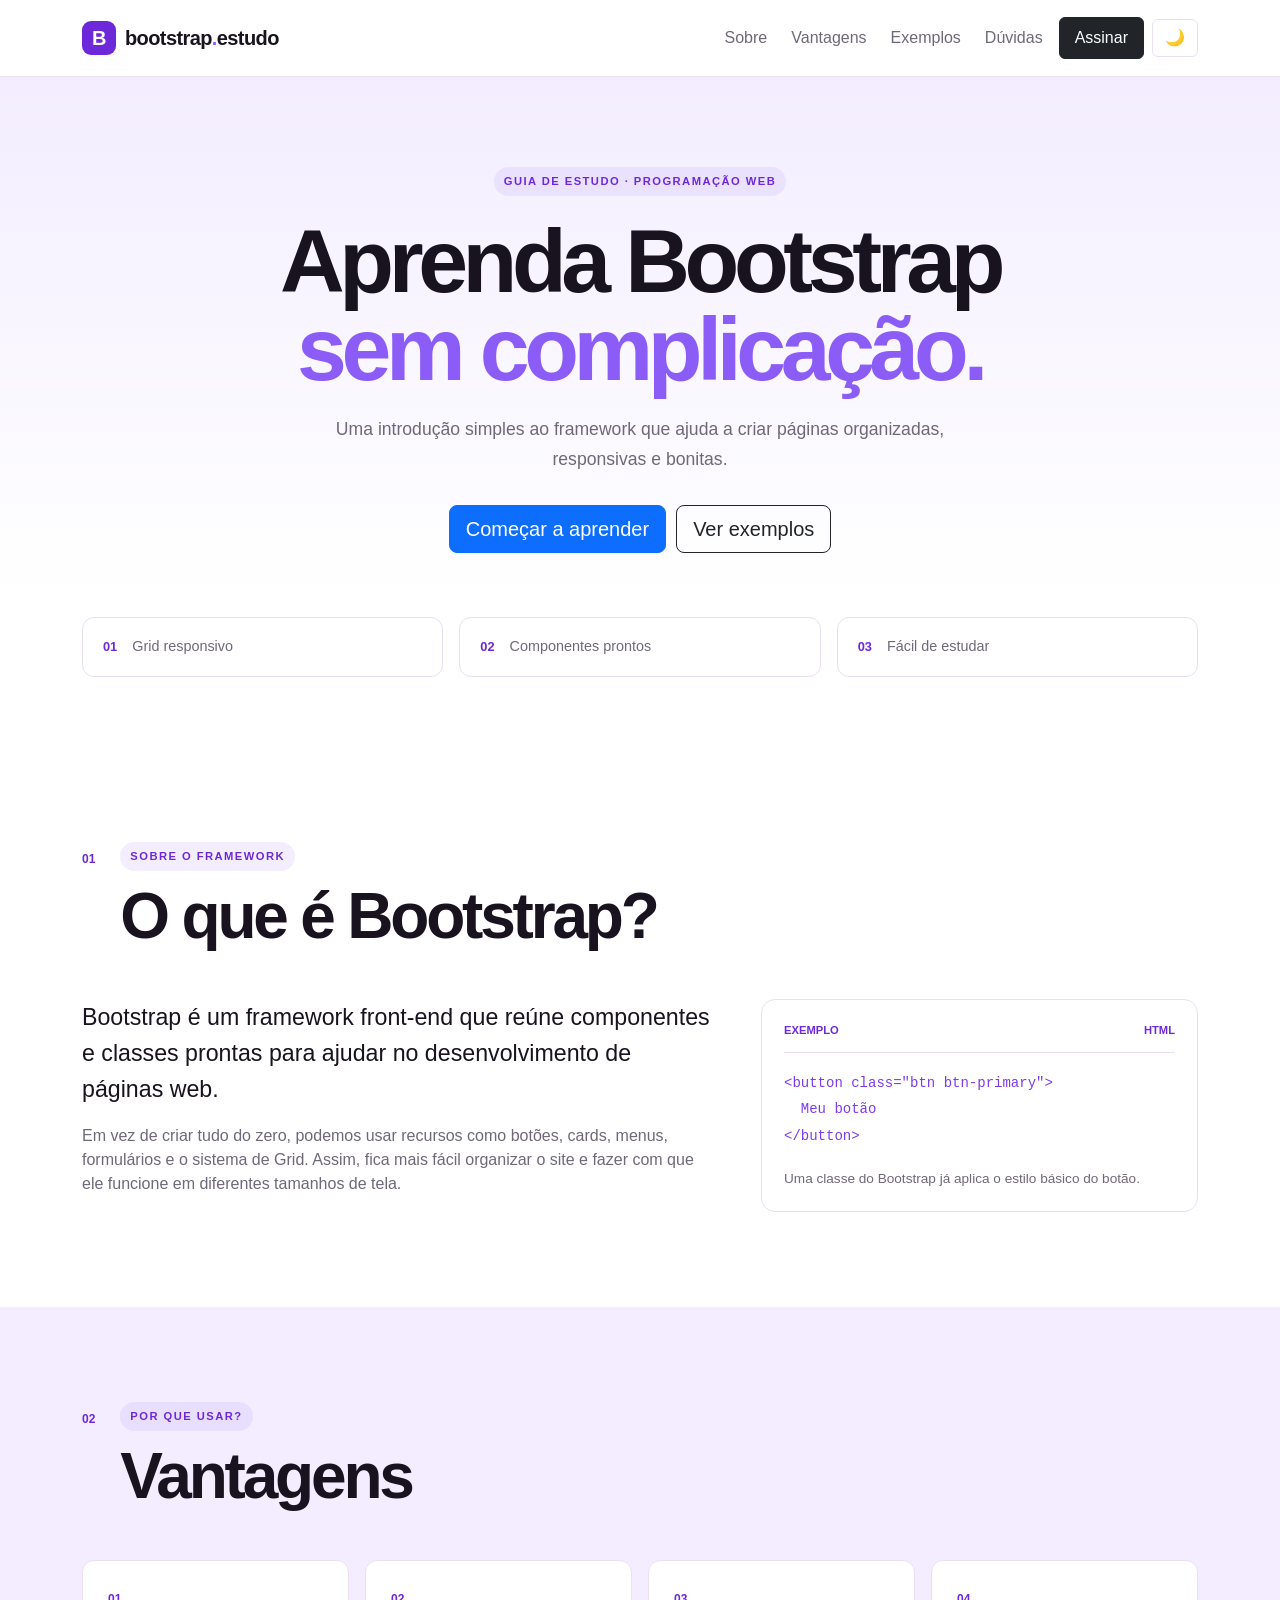
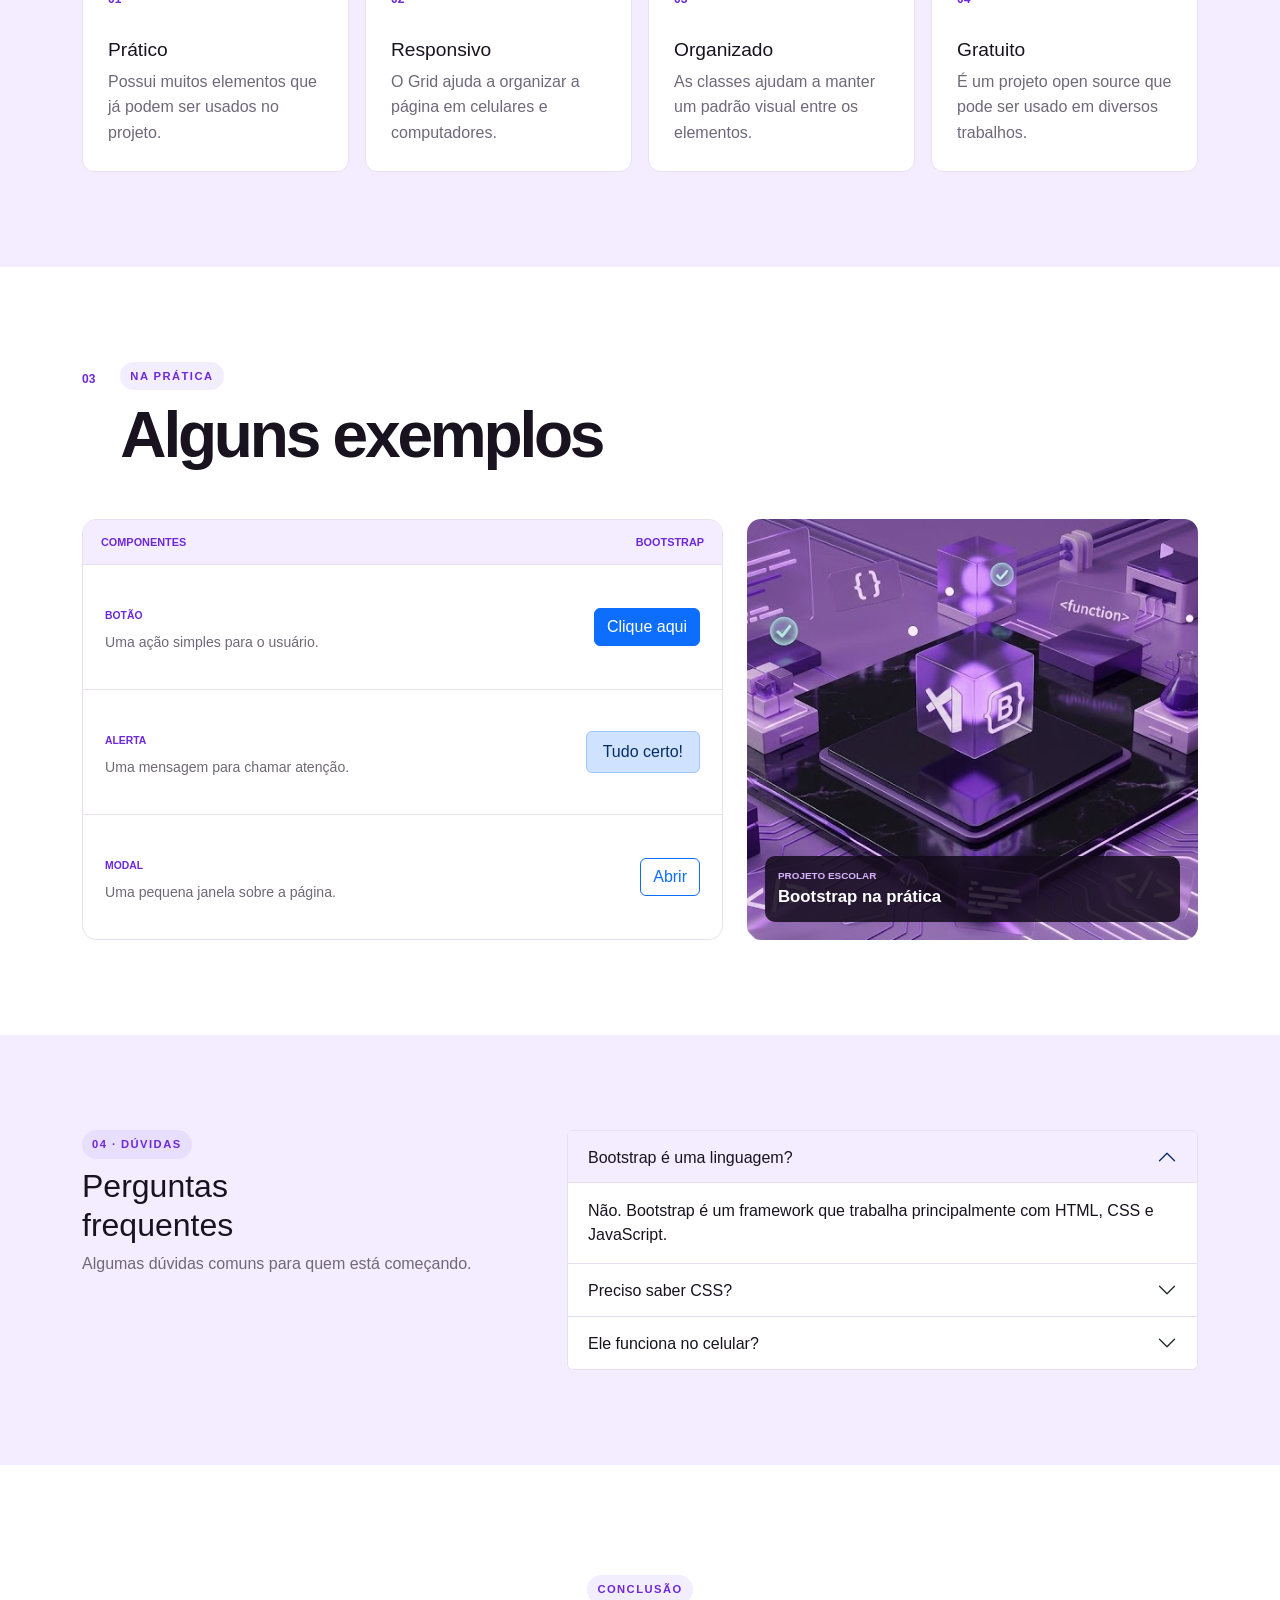
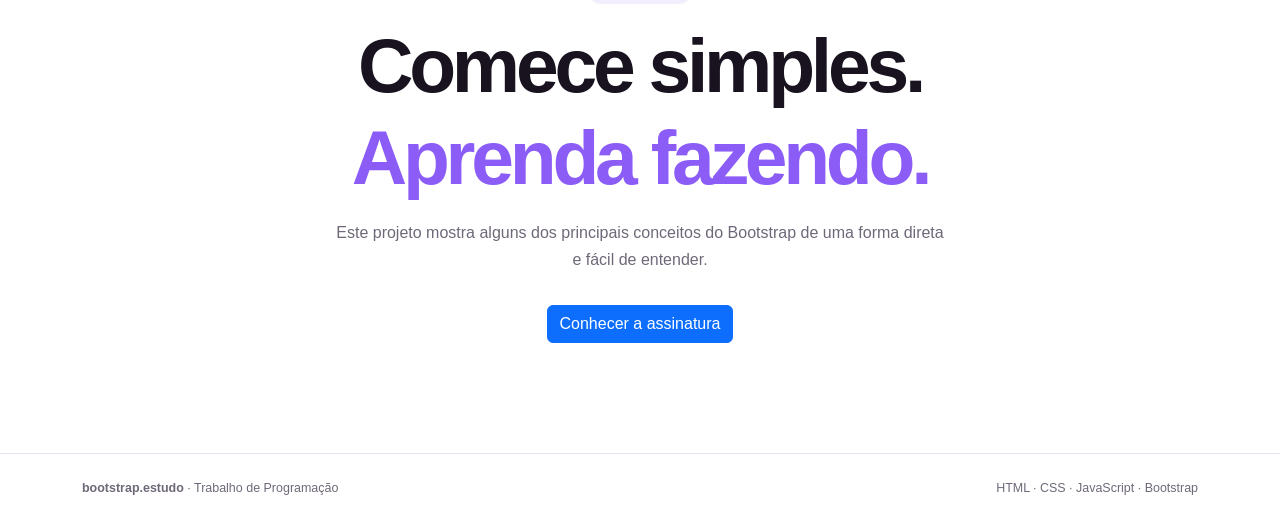
==== index.html @ ff042ffe "Add files via upload" ====
<!doctype html>
<html lang="pt-br" data-bs-theme="light">
<head>
<meta charset="utf-8">
<meta name="viewport" content="width=device-width, initial-scale=1">
<title>Bootstrap | Guia de Estudo</title>
<link href="https://cdn.jsdelivr.net/npm/bootstrap@5.3.7/dist/css/bootstrap.min.css" rel="stylesheet">
<link rel="stylesheet" href="style.css">
</head>
<body>

<nav class="navbar navbar-expand-lg sticky-top">
<div class="container py-2">
<a class="navbar-brand" href="#"><span class="brand-mark">B</span><span>bootstrap<span class="brand-dot">.</span>estudo</span></a>
<button class="navbar-toggler" type="button" data-bs-toggle="collapse" data-bs-target="#menu"><span class="navbar-toggler-icon"></span></button>
<div class="collapse navbar-collapse" id="menu">
<ul class="navbar-nav ms-auto align-items-lg-center gap-lg-2">
<li class="nav-item"><a class="nav-link" href="#sobre">Sobre</a></li>
<li class="nav-item"><a class="nav-link" href="#vantagens">Vantagens</a></li>
<li class="nav-item"><a class="nav-link" href="#exemplos">Exemplos</a></li>
<li class="nav-item"><a class="nav-link" href="#duvidas">Dúvidas</a></li>
<li class="nav-item"><a class="btn btn-dark nav-button" href="assinatura.html">Assinar</a></li>
<li class="nav-item"><button class="btn theme-btn" id="temaBtn">🌙</button></li>
</ul>
</div>
</div>
</nav>

<header class="hero">
<div class="container">
<div class="hero-top text-center">
<span class="small-label">GUIA DE ESTUDO · PROGRAMAÇÃO WEB</span>
<h1>Aprenda Bootstrap<br><span>sem complicação.</span></h1>
<p>Uma introdução simples ao framework que ajuda a criar páginas organizadas, responsivas e bonitas.</p>
<div class="hero-buttons">
<a href="#sobre" class="btn btn-primary btn-lg">Começar a aprender</a>
<a href="#exemplos" class="btn btn-outline-dark btn-lg">Ver exemplos</a>
</div>
</div>

<div class="hero-info row g-3 mt-5">
<div class="col-md-4"><div><strong>01</strong><span>Grid responsivo</span></div></div>
<div class="col-md-4"><div><strong>02</strong><span>Componentes prontos</span></div></div>
<div class="col-md-4"><div><strong>03</strong><span>Fácil de estudar</span></div></div>
</div>
</div>
</header>

<section id="sobre" class="section">
<div class="container">
<div class="section-heading">
<span class="number">01</span>
<div><span class="small-label">SOBRE O FRAMEWORK</span><h2>O que é Bootstrap?</h2></div>
</div>
<div class="row align-items-center g-5">
<div class="col-lg-7">
<p class="large-text">Bootstrap é um framework front-end que reúne componentes e classes prontas para ajudar no desenvolvimento de páginas web.</p>
<p class="text-secondary">Em vez de criar tudo do zero, podemos usar recursos como botões, cards, menus, formulários e o sistema de Grid. Assim, fica mais fácil organizar o site e fazer com que ele funcione em diferentes tamanhos de tela.</p>
</div>
<div class="col-lg-5">
<div class="simple-note">
<div class="note-top"><span>EXEMPLO</span><b>HTML</b></div>
<code>&lt;button class="btn btn-primary"&gt;<br>&nbsp;&nbsp;Meu botão<br>&lt;/button&gt;</code>
<p>Uma classe do Bootstrap já aplica o estilo básico do botão.</p>
</div>
</div>
</div>
</div>
</section>

<section id="vantagens" class="section purple-section">
<div class="container">
<div class="section-heading">
<span class="number">02</span>
<div><span class="small-label">POR QUE USAR?</span><h2>Vantagens</h2></div>
</div>
<div class="row g-3">
<div class="col-md-6 col-lg-3"><article class="clean-card"><span>01</span><h3>Prático</h3><p>Possui muitos elementos que já podem ser usados no projeto.</p></article></div>
<div class="col-md-6 col-lg-3"><article class="clean-card"><span>02</span><h3>Responsivo</h3><p>O Grid ajuda a organizar a página em celulares e computadores.</p></article></div>
<div class="col-md-6 col-lg-3"><article class="clean-card"><span>03</span><h3>Organizado</h3><p>As classes ajudam a manter um padrão visual entre os elementos.</p></article></div>
<div class="col-md-6 col-lg-3"><article class="clean-card"><span>04</span><h3>Gratuito</h3><p>É um projeto open source que pode ser usado em diversos trabalhos.</p></article></div>
</div>
</div>
</section>

<section id="exemplos" class="section">
<div class="container">
<div class="section-heading">
<span class="number">03</span>
<div><span class="small-label">NA PRÁTICA</span><h2>Alguns exemplos</h2></div>
</div>
<div class="row g-4">
<div class="col-lg-7">
<div class="example-area">
<div class="example-head"><span>COMPONENTES</span><span>BOOTSTRAP</span></div>
<div class="demo-line"><div><small>BOTÃO</small><p>Uma ação simples para o usuário.</p></div><button class="btn btn-primary">Clique aqui</button></div>
<div class="demo-line"><div><small>ALERTA</small><p>Uma mensagem para chamar atenção.</p></div><div class="alert alert-primary py-2 mb-0">Tudo certo!</div></div>
<div class="demo-line"><div><small>MODAL</small><p>Uma pequena janela sobre a página.</p></div><button class="btn btn-outline-primary" data-bs-toggle="modal" data-bs-target="#modalExemplo">Abrir</button></div>
</div>
</div>
<div class="col-lg-5">
<div class="example-image">
<img src="tema-tecnologia.jpg" alt="Imagem de programação">
<div><span>PROJETO ESCOLAR</span><strong>Bootstrap na prática</strong></div>
</div>
</div>
</div>
</div>
</section>

<section id="duvidas" class="section purple-section">
<div class="container">
<div class="row g-5">
<div class="col-lg-5">
<span class="small-label">04 · DÚVIDAS</span>
<h2 class="mt-2">Perguntas<br>frequentes</h2>
<p class="text-secondary">Algumas dúvidas comuns para quem está começando.</p>
</div>
<div class="col-lg-7">
<div class="accordion" id="faq">
<div class="accordion-item"><h2 class="accordion-header"><button class="accordion-button" data-bs-toggle="collapse" data-bs-target="#q1">Bootstrap é uma linguagem?</button></h2><div id="q1" class="accordion-collapse collapse show" data-bs-parent="#faq"><div class="accordion-body">Não. Bootstrap é um framework que trabalha principalmente com HTML, CSS e JavaScript.</div></div></div>
<div class="accordion-item"><h2 class="accordion-header"><button class="accordion-button collapsed" data-bs-toggle="collapse" data-bs-target="#q2">Preciso saber CSS?</button></h2><div id="q2" class="accordion-collapse collapse" data-bs-parent="#faq"><div class="accordion-body">É recomendado ter uma noção de HTML e CSS, porque o Bootstrap facilita o trabalho, mas não substitui o aprendizado desses conceitos.</div></div></div>
<div class="accordion-item"><h2 class="accordion-header"><button class="accordion-button collapsed" data-bs-toggle="collapse" data-bs-target="#q3">Ele funciona no celular?</button></h2><div id="q3" class="accordion-collapse collapse" data-bs-parent="#faq"><div class="accordion-body">Sim. O sistema de Grid do Bootstrap foi feito para criar layouts que se adaptam a diferentes tamanhos de tela.</div></div></div>
</div>
</div>
</div>
</div>
</section>

<section class="final-section">
<div class="container text-center">
<span class="small-label">CONCLUSÃO</span>
<h2>Comece simples.<br><span>Aprenda fazendo.</span></h2>
<p class="text-secondary mx-auto">Este projeto mostra alguns dos principais conceitos do Bootstrap de uma forma direta e fácil de entender.</p>
<a href="assinatura.html" class="btn btn-primary mt-3">Conhecer a assinatura</a>
</div>
</section>

<footer>
<div class="container d-flex justify-content-between flex-wrap gap-2">
<span><strong>bootstrap.estudo</strong> · Trabalho de Programação</span>
<span>HTML · CSS · JavaScript · Bootstrap</span>
</div>
</footer>

<div class="modal fade" id="modalExemplo" tabindex="-1">
<div class="modal-dialog modal-dialog-centered"><div class="modal-content"><div class="modal-header"><h5>Modal Bootstrap</h5><button class="btn-close" data-bs-dismiss="modal"></button></div><div class="modal-body">Este é um exemplo de componente do Bootstrap usado no projeto.</div><div class="modal-footer"><button class="btn btn-primary" data-bs-dismiss="modal">Fechar</button></div></div></div>
</div>

<script src="https://cdn.jsdelivr.net/npm/bootstrap@5.3.7/dist/js/bootstrap.bundle.min.js"></script>
<script src="script.js"></script>
</body>
</html>
---- style.css ----
html{scroll-behavior:smooth;scroll-padding-top:80px}
:root{--purple:#6d28d9;--purple2:#8b5cf6;--lavender:#f3edff;--ink:#18131f;--muted:#6f6878;--line:#e8e0f1}
[data-bs-theme="dark"]{--bs-body-bg:#100c16;--bs-body-color:#f6f1fa;--muted:#aaa0b3;--line:#30273a;--lavender:#1d1429}
[data-bs-theme="light"]{--bs-body-bg:#fff;--bs-body-color:var(--ink);--bs-primary:var(--purple);--bs-primary-rgb:109,40,217}
body{font-family:Arial,Helvetica,sans-serif;color:var(--bs-body-color);background:var(--bs-body-bg)}
.navbar{background:var(--bs-body-bg);border-bottom:1px solid var(--line)}
.navbar-brand{display:flex;align-items:center;gap:9px;font-weight:700;color:var(--bs-body-color);letter-spacing:-.03em}.navbar-brand:hover{color:var(--bs-body-color)}
.brand-mark{display:grid;place-items:center;width:34px;height:34px;border-radius:9px;background:var(--purple);color:#fff}.brand-dot{color:#a855f7}
.nav-link{color:var(--muted)}.nav-link:hover{color:var(--bs-body-color)}
.nav-button{padding:8px 15px}.theme-btn{border:1px solid var(--line)}
.hero{padding:90px 0 70px;background:linear-gradient(180deg,var(--lavender),transparent 78%)}
.hero-top{max-width:850px;margin:auto}.small-label{display:inline-block;font-size:.7rem;font-weight:700;letter-spacing:.13em;color:var(--purple);background:rgba(139,92,246,.1);padding:6px 10px;border-radius:20px}
.hero h1{font-size:clamp(3.2rem,7vw,6rem);line-height:.98;letter-spacing:-.06em;font-weight:800;margin:22px 0}.hero h1 span,.final-section h2 span,.subscription h1 span{color:var(--purple2)}
.hero-top>p{max-width:650px;margin:auto;color:var(--muted);font-size:1.1rem;line-height:1.7}
.hero-buttons{display:flex;justify-content:center;gap:10px;flex-wrap:wrap;margin-top:30px}
.hero-info>div>div{background:var(--bs-body-bg);border:1px solid var(--line);border-radius:12px;padding:18px 20px;display:flex;gap:15px;align-items:center}.hero-info strong{color:var(--purple);font-size:.8rem}.hero-info span{color:var(--muted);font-size:.9rem}
.section{padding:95px 0}.purple-section{background:var(--lavender)}
.section-heading{display:flex;gap:25px;align-items:flex-start;margin-bottom:45px}.number{font-size:.75rem;font-weight:700;color:var(--purple);padding-top:8px}.section-heading h2{font-size:clamp(2.4rem,5vw,4rem);letter-spacing:-.05em;margin:7px 0 0;font-weight:800}
.large-text{font-size:1.45rem;line-height:1.55}.text-secondary{color:var(--muted)!important}
.simple-note{border:1px solid var(--line);border-radius:14px;padding:22px;background:var(--bs-body-bg)}.note-top{display:flex;justify-content:space-between;border-bottom:1px solid var(--line);padding-bottom:13px;margin-bottom:17px;font-size:.7rem;color:var(--purple);font-weight:700}.simple-note code{color:#7c3aed;line-height:1.8}.simple-note p{margin:20px 0 0;color:var(--muted);font-size:.85rem}
.clean-card{height:100%;background:var(--bs-body-bg);border:1px solid var(--line);border-radius:12px;padding:25px}.clean-card>span{font-size:.75rem;color:var(--purple);font-weight:700}.clean-card h3{font-size:1.2rem;margin:28px 0 8px}.clean-card p{color:var(--muted);line-height:1.6;margin:0}
.example-area{border:1px solid var(--line);border-radius:14px;overflow:hidden}.example-head{display:flex;justify-content:space-between;padding:14px 18px;background:var(--lavender);font-size:.68rem;font-weight:700;color:var(--purple)}.demo-line{min-height:125px;display:flex;align-items:center;justify-content:space-between;gap:20px;padding:22px;border-top:1px solid var(--line)}.demo-line small{font-size:.65rem;color:var(--purple);font-weight:700}.demo-line p{margin:6px 0 0;color:var(--muted);font-size:.88rem}.example-image{position:relative;overflow:hidden;border-radius:14px;height:100%;min-height:370px}.example-image img{width:100%;height:100%;object-fit:cover}.example-image>div{position:absolute;left:18px;right:18px;bottom:18px;background:rgba(20,12,28,.86);color:white;border-radius:10px;padding:13px}.example-image span{display:block;font-size:.62rem;color:#d8b4fe;font-weight:700}.example-image strong{font-size:1.05rem}
.accordion{--bs-accordion-border-color:var(--line);--bs-accordion-bg:var(--bs-body-bg);--bs-accordion-color:var(--bs-body-color);--bs-accordion-btn-color:var(--bs-body-color);--bs-accordion-active-color:var(--bs-body-color);--bs-accordion-active-bg:var(--lavender)}.accordion-button:focus{box-shadow:none}
.final-section{padding:110px 0}.final-section h2{font-size:clamp(2.8rem,6vw,5rem);font-weight:800;letter-spacing:-.055em;margin:15px 0}.final-section p{max-width:620px;line-height:1.7}
footer{padding:25px 0;border-top:1px solid var(--line);color:var(--muted);font-size:.78rem}
.subscription{padding:95px 0}.intro-sub{margin-bottom:50px}.subscription h1{font-size:clamp(2.8rem,6vw,5rem);line-height:1;letter-spacing:-.055em;font-weight:800;margin:18px 0}
.plan{height:100%;position:relative;border:1px solid var(--line);border-radius:14px;padding:28px;background:var(--bs-body-bg)}.plan.destaque{border:2px solid var(--purple)}.plan .tag{position:absolute;right:18px;top:18px;background:var(--purple);color:white;padding:5px 9px;border-radius:12px;font-size:.6rem}.plan small{font-size:.65rem;color:var(--purple);font-weight:700}.plan h2{font-size:1.4rem;margin:30px 0 6px}.plan>p{color:var(--muted)}.plan>strong{font-size:2.3rem}.plan>span{color:var(--muted);font-size:.8rem}.plan hr{border-color:var(--line);margin:22px 0}.plan ul{list-style:none;padding:0;color:var(--muted);font-size:.9rem;line-height:2}.plan li:before{content:"✓";color:var(--purple);margin-right:8px}.signup-form{margin-top:35px;border:1px solid var(--line);border-radius:14px;padding:28px;background:var(--lavender)}.signup-form h2{font-size:1.4rem}.form-control,.form-select{background:var(--bs-body-bg);border-color:var(--line);color:var(--bs-body-color)}
@media(max-width:767px){.section{padding:70px 0}.section-heading{gap:15px}.demo-line{align-items:flex-start;flex-direction:column}.example-image{min-height:280px}.hero{padding-top:60px}}
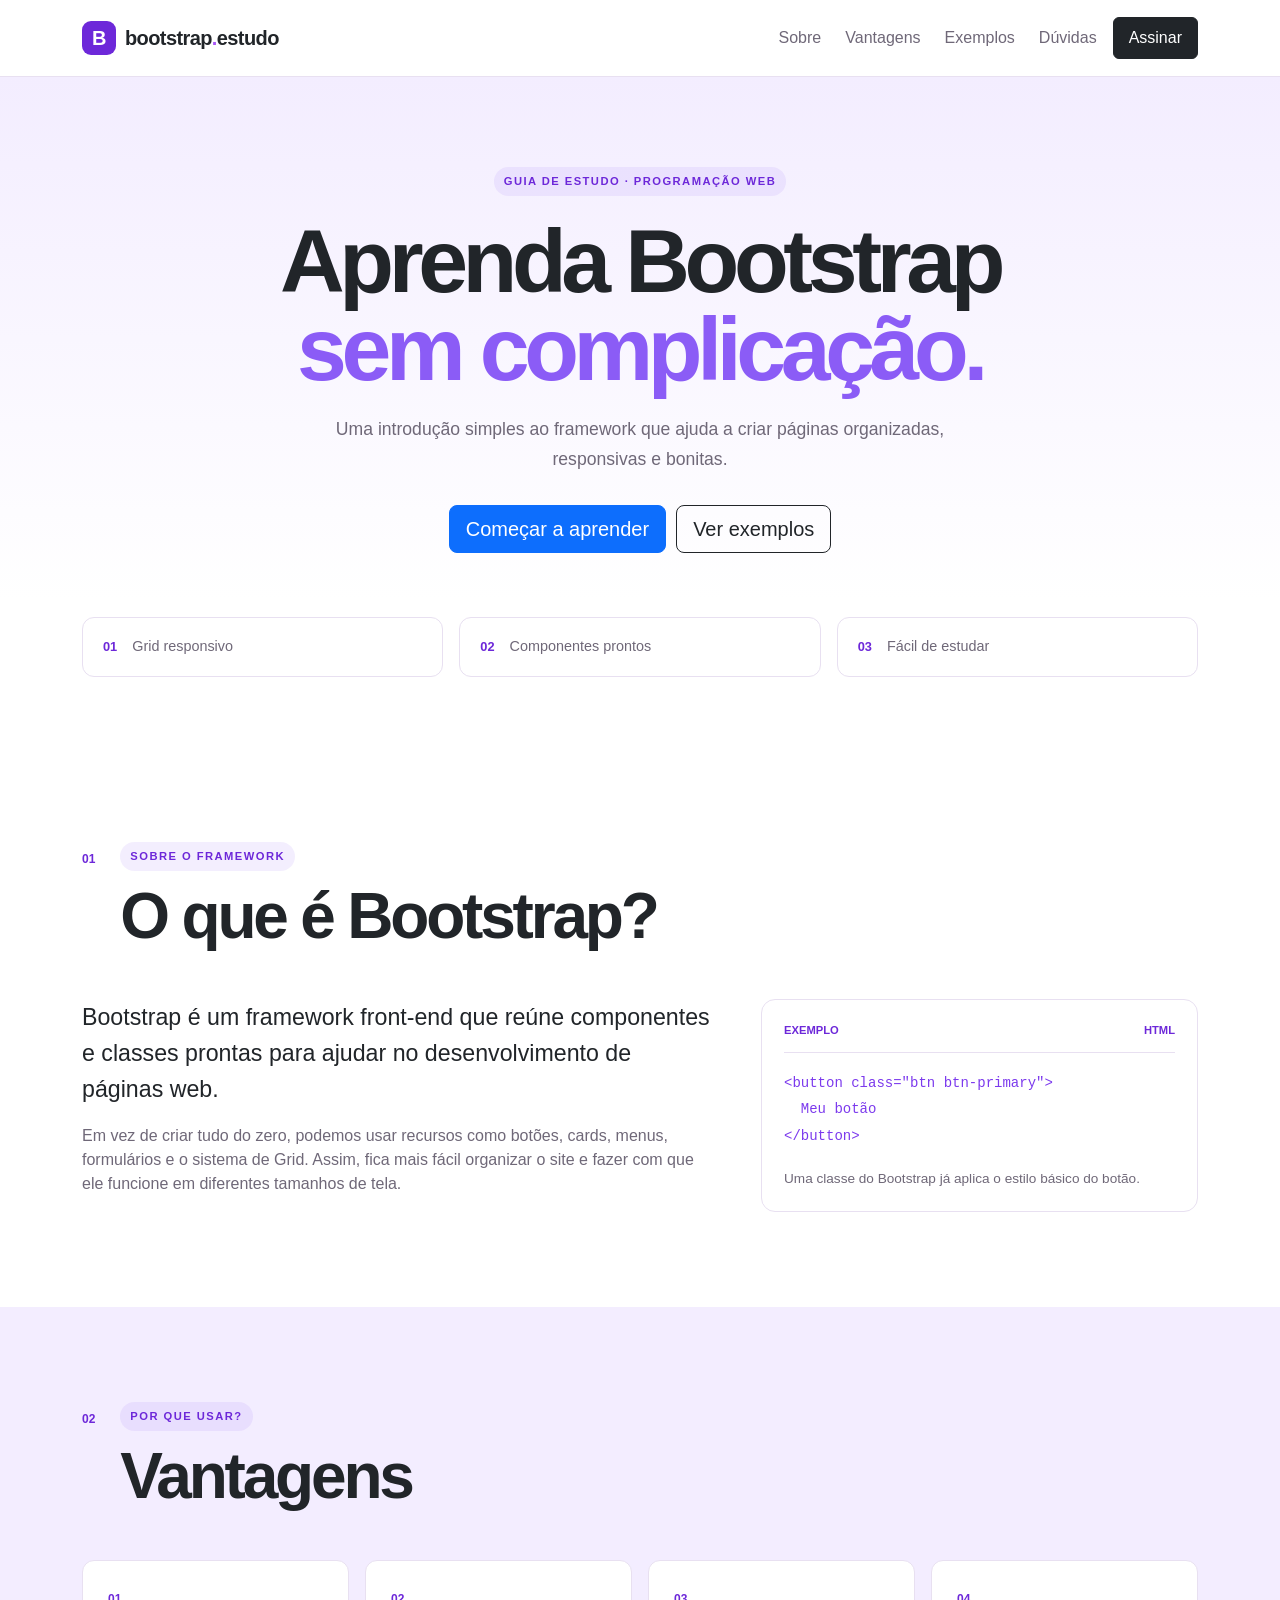
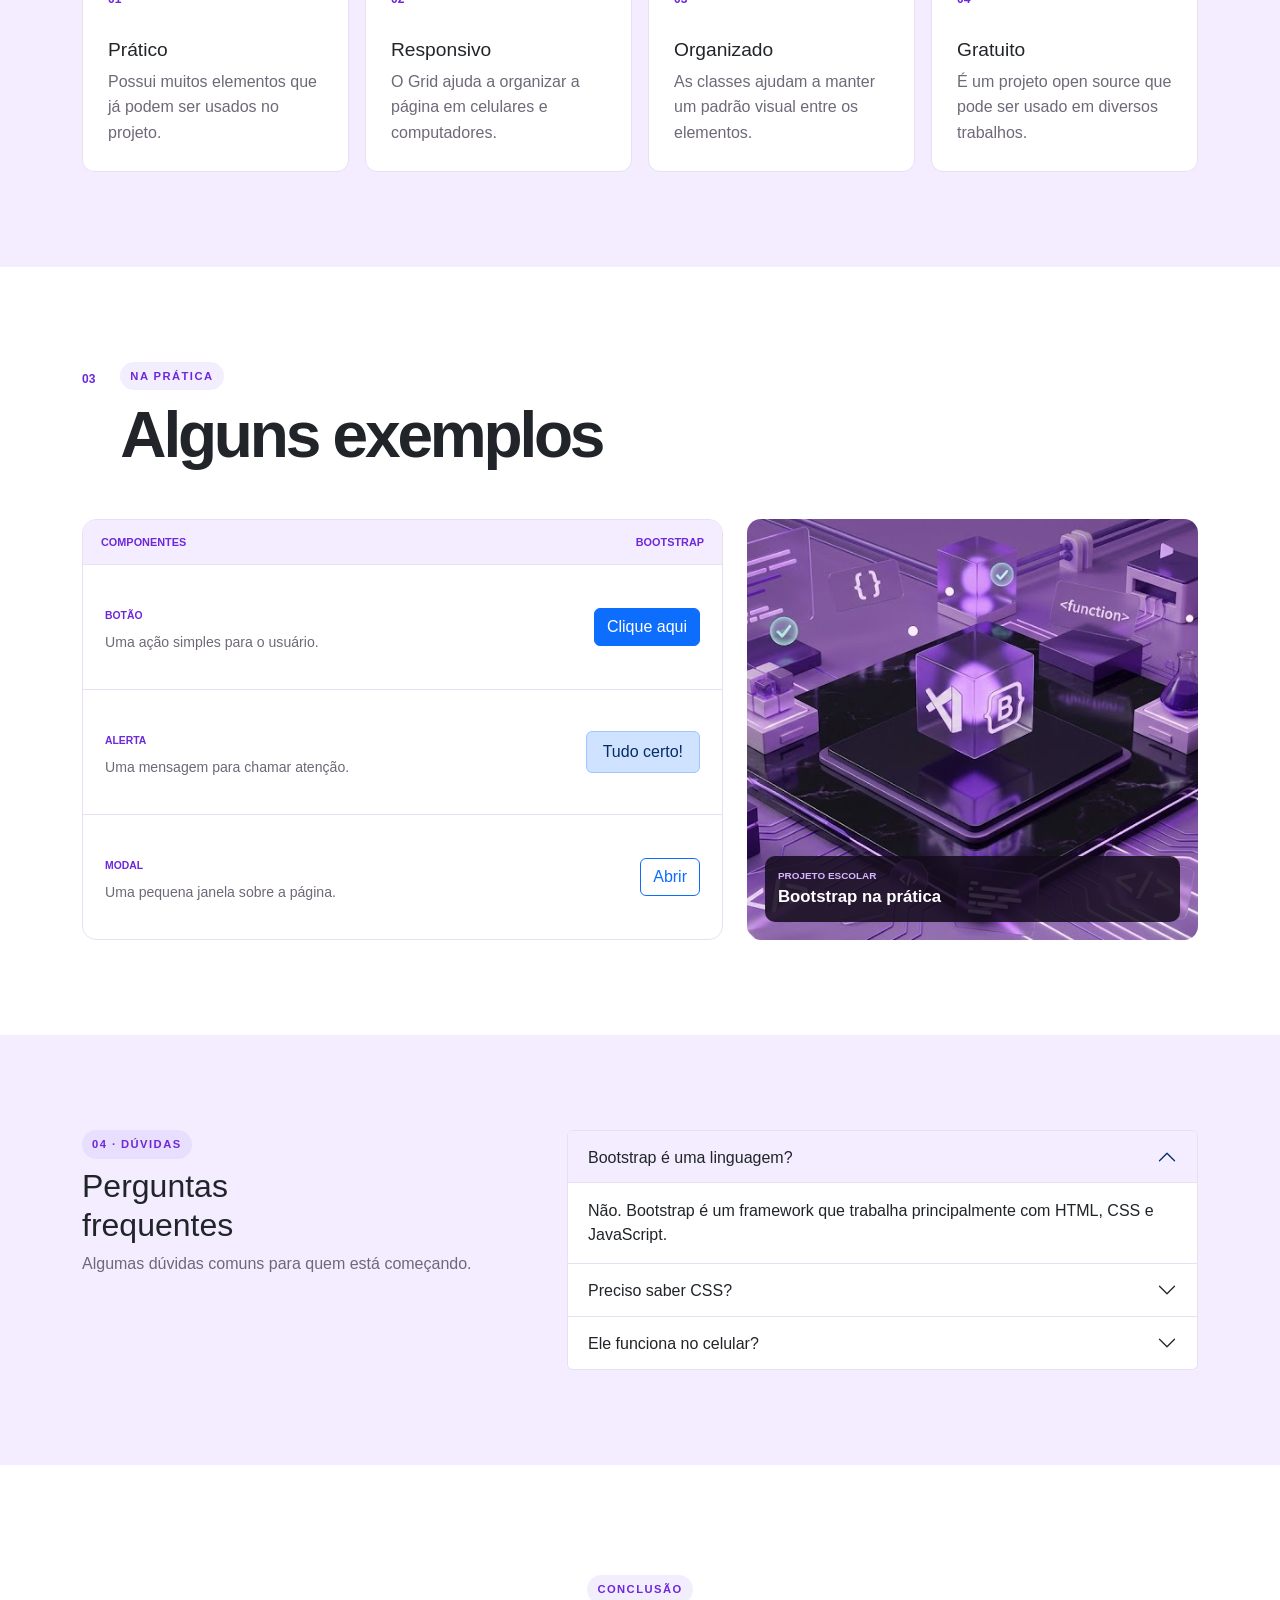
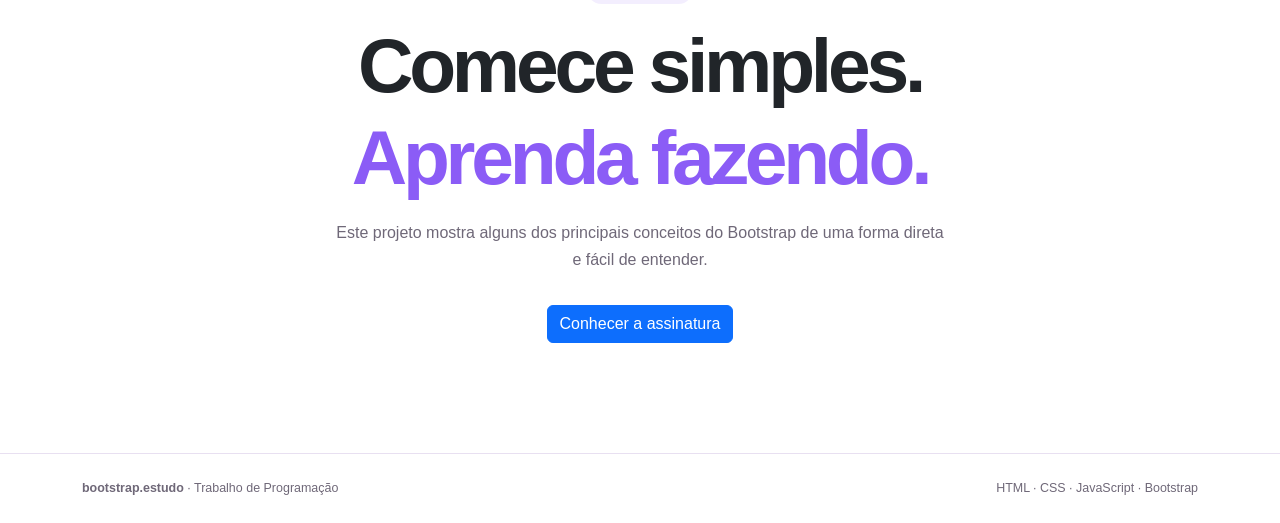
==== commit cd5488da: "Add files via upload" ====
--- a/index.html
+++ b/index.html
@@ -1,5 +1,5 @@
 <!doctype html>
-<html lang="pt-br" data-bs-theme="light">
+<html lang="pt-br">
 <head>
 <meta charset="utf-8">
 <meta name="viewport" content="width=device-width, initial-scale=1">
@@ -20,7 +20,6 @@
 <li class="nav-item"><a class="nav-link" href="#exemplos">Exemplos</a></li>
 <li class="nav-item"><a class="nav-link" href="#duvidas">Dúvidas</a></li>
 <li class="nav-item"><a class="btn btn-dark nav-button" href="assinatura.html">Assinar</a></li>
-<li class="nav-item"><button class="btn theme-btn" id="temaBtn">🌙</button></li>
 </ul>
 </div>
 </div>
--- a/style.css
+++ b/style.css
@@ -1,13 +1,11 @@
 html{scroll-behavior:smooth;scroll-padding-top:80px}
 :root{--purple:#6d28d9;--purple2:#8b5cf6;--lavender:#f3edff;--ink:#18131f;--muted:#6f6878;--line:#e8e0f1}
-[data-bs-theme="dark"]{--bs-body-bg:#100c16;--bs-body-color:#f6f1fa;--muted:#aaa0b3;--line:#30273a;--lavender:#1d1429}
-[data-bs-theme="light"]{--bs-body-bg:#fff;--bs-body-color:var(--ink);--bs-primary:var(--purple);--bs-primary-rgb:109,40,217}
 body{font-family:Arial,Helvetica,sans-serif;color:var(--bs-body-color);background:var(--bs-body-bg)}
 .navbar{background:var(--bs-body-bg);border-bottom:1px solid var(--line)}
 .navbar-brand{display:flex;align-items:center;gap:9px;font-weight:700;color:var(--bs-body-color);letter-spacing:-.03em}.navbar-brand:hover{color:var(--bs-body-color)}
 .brand-mark{display:grid;place-items:center;width:34px;height:34px;border-radius:9px;background:var(--purple);color:#fff}.brand-dot{color:#a855f7}
 .nav-link{color:var(--muted)}.nav-link:hover{color:var(--bs-body-color)}
-.nav-button{padding:8px 15px}.theme-btn{border:1px solid var(--line)}
+.nav-button{padding:8px 15px}
 .hero{padding:90px 0 70px;background:linear-gradient(180deg,var(--lavender),transparent 78%)}
 .hero-top{max-width:850px;margin:auto}.small-label{display:inline-block;font-size:.7rem;font-weight:700;letter-spacing:.13em;color:var(--purple);background:rgba(139,92,246,.1);padding:6px 10px;border-radius:20px}
 .hero h1{font-size:clamp(3.2rem,7vw,6rem);line-height:.98;letter-spacing:-.06em;font-weight:800;margin:22px 0}.hero h1 span,.final-section h2 span,.subscription h1 span{color:var(--purple2)}
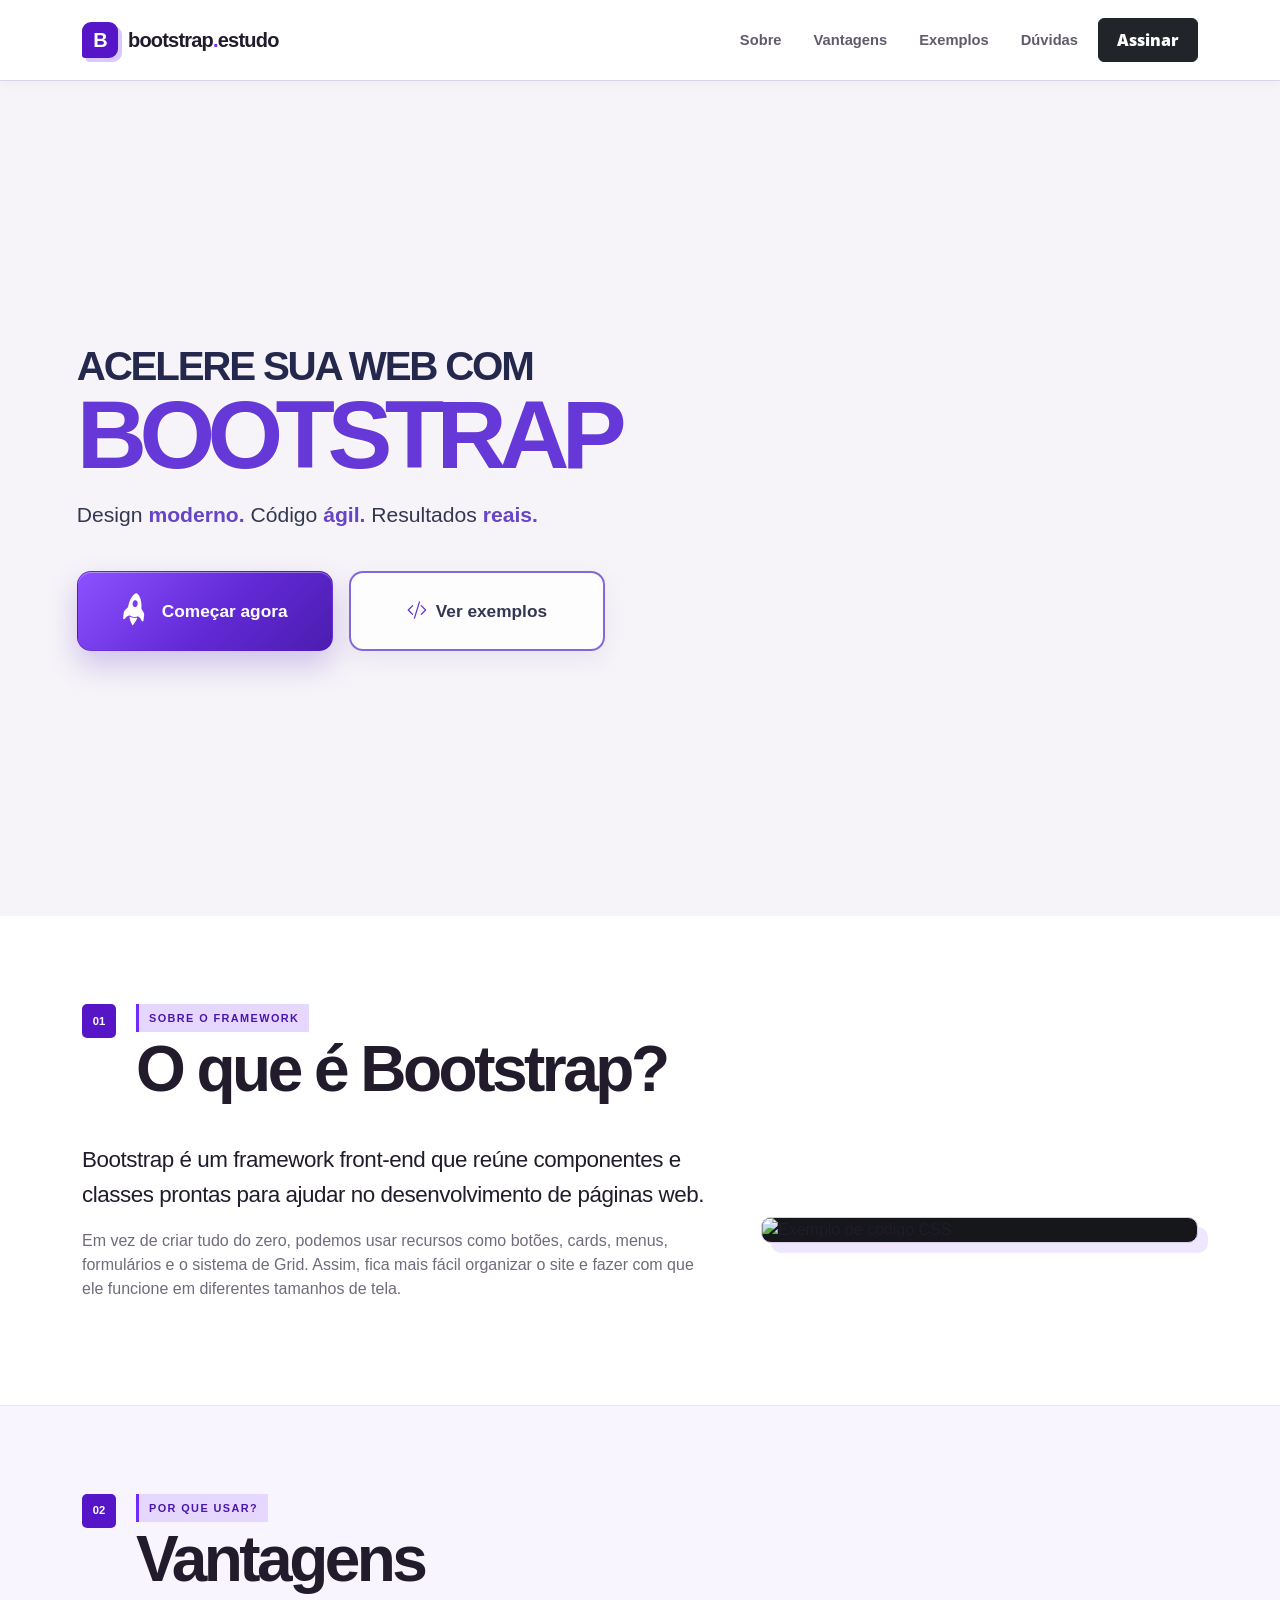
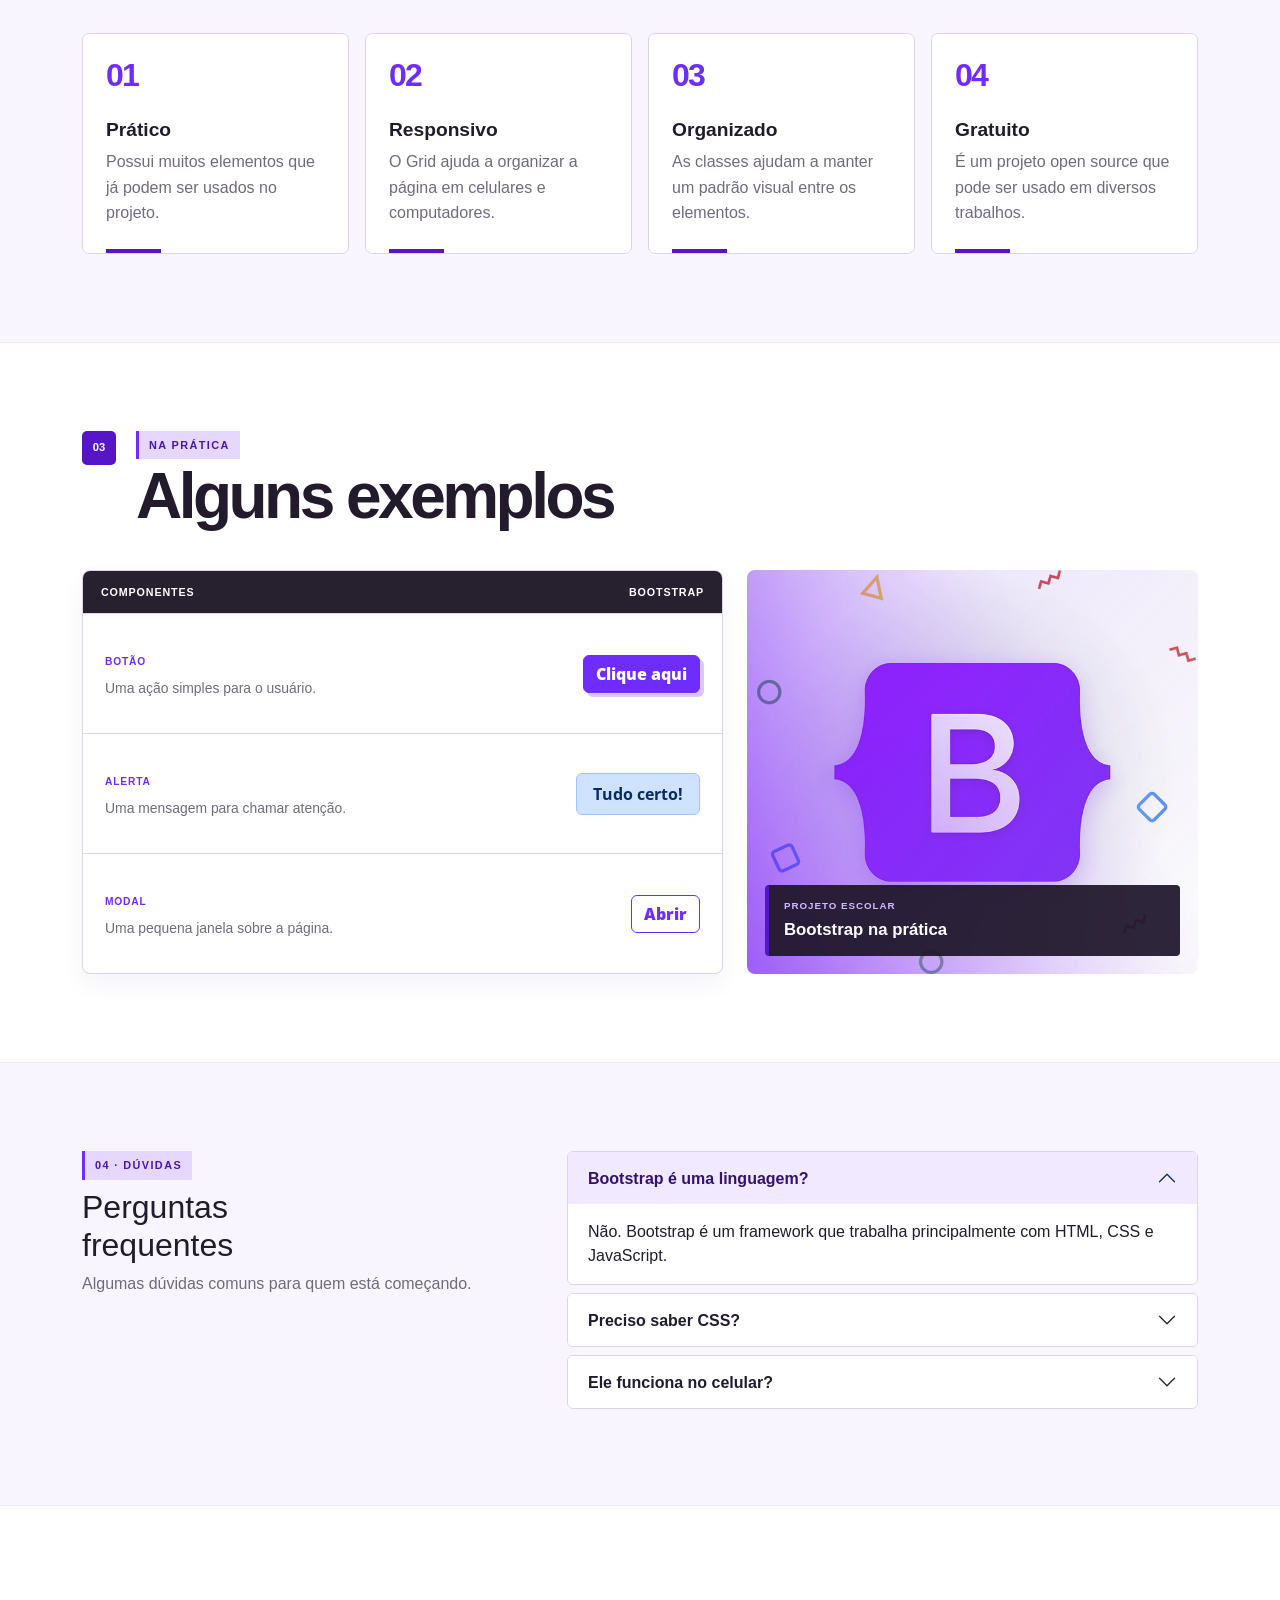
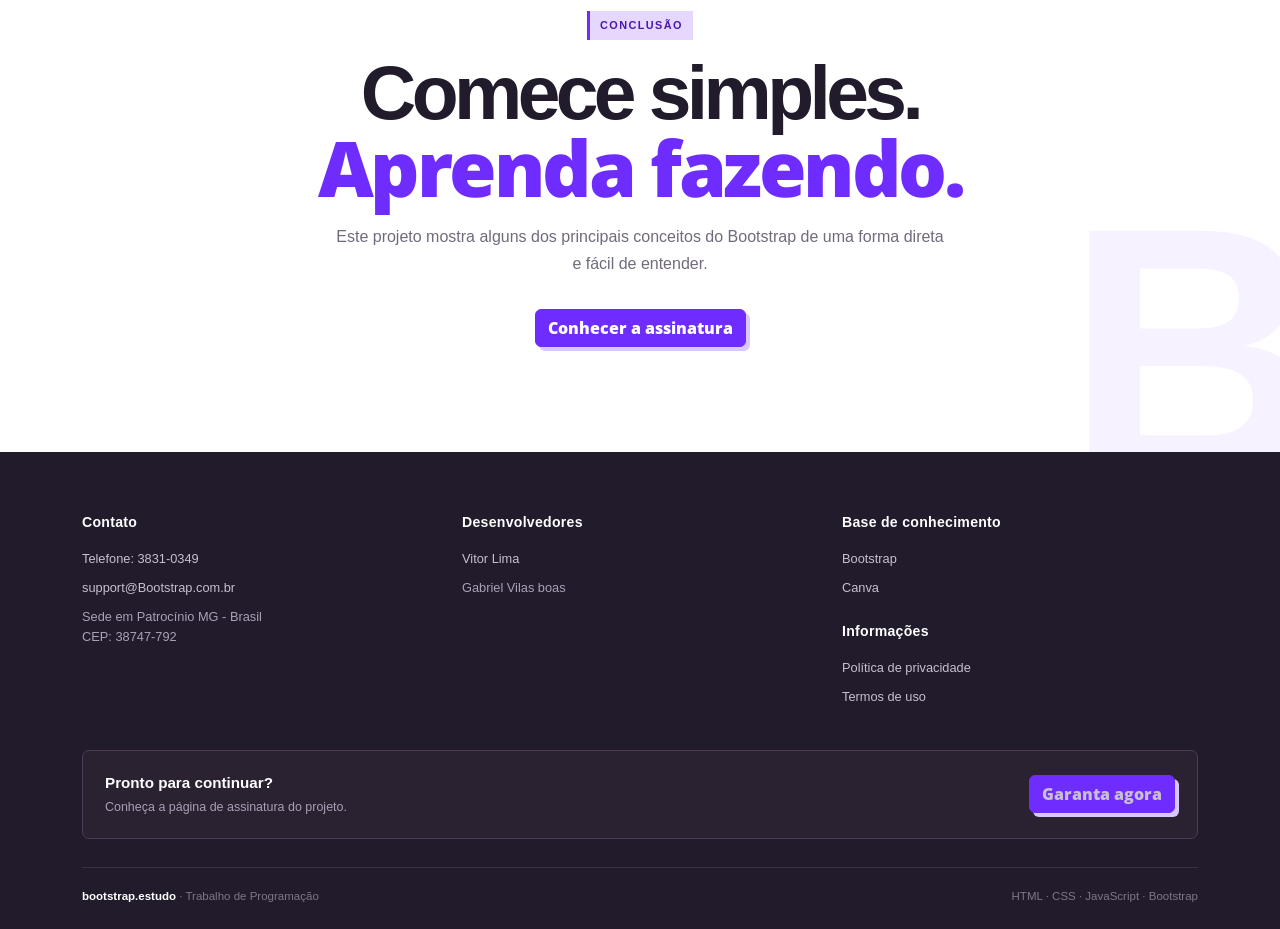
==== commit d6b209d5: "Add files via upload" ====
--- a/index.html
+++ b/index.html
@@ -3,15 +3,16 @@
 <head>
 <meta charset="utf-8">
 <meta name="viewport" content="width=device-width, initial-scale=1">
-<title>Bootstrap | Guia de Estudo</title>
+<title>bootstrap.estudo | Guia de Estudo</title>
 <link href="https://cdn.jsdelivr.net/npm/bootstrap@5.3.7/dist/css/bootstrap.min.css" rel="stylesheet">
+<link rel="stylesheet" href="https://cdn.jsdelivr.net/npm/bootstrap-icons@1.11.3/font/bootstrap-icons.min.css">
 <link rel="stylesheet" href="style.css">
 </head>
 <body>
 
 <nav class="navbar navbar-expand-lg sticky-top">
 <div class="container py-2">
-<a class="navbar-brand" href="#"><span class="brand-mark">B</span><span>bootstrap<span class="brand-dot">.</span>estudo</span></a>
+<a class="navbar-brand" href="#inicio"><span class="brand-mark">B</span><span>bootstrap<span class="brand-dot">.</span>estudo</span></a>
 <button class="navbar-toggler" type="button" data-bs-toggle="collapse" data-bs-target="#menu"><span class="navbar-toggler-icon"></span></button>
 <div class="collapse navbar-collapse" id="menu">
 <ul class="navbar-nav ms-auto align-items-lg-center gap-lg-2">
@@ -25,24 +26,26 @@
 </div>
 </nav>
 
-<header class="hero">
-<div class="container">
-<div class="hero-top text-center">
-<span class="small-label">GUIA DE ESTUDO · PROGRAMAÇÃO WEB</span>
-<h1>Aprenda Bootstrap<br><span>sem complicação.</span></h1>
-<p>Uma introdução simples ao framework que ajuda a criar páginas organizadas, responsivas e bonitas.</p>
-<div class="hero-buttons">
-<a href="#sobre" class="btn btn-primary btn-lg">Começar a aprender</a>
-<a href="#exemplos" class="btn btn-outline-dark btn-lg">Ver exemplos</a>
-</div>
-</div>
-
-<div class="hero-info row g-3 mt-5">
-<div class="col-md-4"><div><strong>01</strong><span>Grid responsivo</span></div></div>
-<div class="col-md-4"><div><strong>02</strong><span>Componentes prontos</span></div></div>
-<div class="col-md-4"><div><strong>03</strong><span>Fácil de estudar</span></div></div>
-</div>
-</div>
+<header id="inicio" class="hero hero-art" aria-label="Apresentação do Bootstrap">
+  <div class="hero-art-content">
+    <div class="hero-copy">
+      <div class="hero-copy-inner">
+        <p class="hero-kicker">ACELERE SUA WEB COM</p>
+        <h1>BOOTSTRAP</h1>
+        <p class="hero-subtitle">Design <strong>moderno.</strong> Código <strong>ágil.</strong> Resultados <strong>reais.</strong></p>
+        <div class="hero-actions">
+          <a href="#sobre" class="hero-action hero-action-primary">
+            <i class="bi bi-rocket-takeoff-fill hero-action-icon" aria-hidden="true"></i>
+            <span>Começar agora</span>
+          </a>
+          <a href="#exemplos" class="hero-action hero-action-secondary">
+            <i class="bi bi-code-slash hero-code-icon" aria-hidden="true"></i>
+            <span>Ver exemplos</span>
+          </a>
+        </div>
+      </div>
+    </div>
+  </div>
 </header>
 
 <section id="sobre" class="section">
@@ -57,10 +60,8 @@
 <p class="text-secondary">Em vez de criar tudo do zero, podemos usar recursos como botões, cards, menus, formulários e o sistema de Grid. Assim, fica mais fácil organizar o site e fazer com que ele funcione em diferentes tamanhos de tela.</p>
 </div>
 <div class="col-lg-5">
-<div class="simple-note">
-<div class="note-top"><span>EXEMPLO</span><b>HTML</b></div>
-<code>&lt;button class="btn btn-primary"&gt;<br>&nbsp;&nbsp;Meu botão<br>&lt;/button&gt;</code>
-<p>Uma classe do Bootstrap já aplica o estilo básico do botão.</p>
+<div class="simple-note code-image-note">
+  <img src="assets/exemplo-css.png" alt="Exemplo de código CSS" class="img-fluid">
 </div>
 </div>
 </div>
@@ -135,18 +136,63 @@
 </div>
 </section>
 
-<footer>
-<div class="container d-flex justify-content-between flex-wrap gap-2">
+<footer class="site-footer">
+<div class="container">
+<div class="row g-4">
+<div class="col-md-4">
+<h3>Contato</h3>
+<p><a href="tel:38310349">Telefone: 3831-0349</a></p>
+<p><a href="mailto:support@Bootstrap.com.br">support@Bootstrap.com.br</a></p>
+<p>Sede em Patrocínio MG - Brasil<br>CEP: 38747-792</p>
+</div>
+
+<div class="col-md-4">
+<h3>Desenvolvedores</h3>
+<p><a href="https://github.com/vitorlimane" target="_blank" rel="noopener noreferrer">Vitor Lima</a></p>
+<p>Gabriel Vilas boas</p>
+</div>
+
+<div class="col-md-4">
+<h3>Base de conhecimento</h3>
+<p><a href="https://getbootstrap.com/" target="_blank" rel="noopener noreferrer">Bootstrap</a></p>
+<p><a href="https://www.canva.com/pt_br/" target="_blank" rel="noopener noreferrer">Canva</a></p>
+
+<h3 class="footer-subtitle">Informações</h3>
+<p><a href="https://www.microsoft.com/pt-br/privacy/privacystatement" target="_blank" rel="noopener noreferrer">Política de privacidade</a></p>
+<p><a href="https://www.microsoft.com/en-us/legal/terms-of-use" target="_blank" rel="noopener noreferrer">Termos de uso</a></p>
+</div>
+</div>
+
+<div class="footer-action">
+<div>
+<strong>Pronto para continuar?</strong>
+<span>Conheça a página de assinatura do projeto.</span>
+</div>
+<a href="assinatura.html" class="btn btn-primary">Garanta agora</a>
+</div>
+
+<div class="footer-bottom">
 <span><strong>bootstrap.estudo</strong> · Trabalho de Programação</span>
 <span>HTML · CSS · JavaScript · Bootstrap</span>
+</div>
 </div>
 </footer>
 
 <div class="modal fade" id="modalExemplo" tabindex="-1">
-<div class="modal-dialog modal-dialog-centered"><div class="modal-content"><div class="modal-header"><h5>Modal Bootstrap</h5><button class="btn-close" data-bs-dismiss="modal"></button></div><div class="modal-body">Este é um exemplo de componente do Bootstrap usado no projeto.</div><div class="modal-footer"><button class="btn btn-primary" data-bs-dismiss="modal">Fechar</button></div></div></div>
+<div class="modal-dialog modal-dialog-centered">
+<div class="modal-content">
+<div class="modal-header">
+<h5>Modal Bootstrap</h5>
+<button class="btn-close" data-bs-dismiss="modal"></button>
+</div>
+<div class="modal-body">Este é um exemplo de componente do Bootstrap usado no projeto.</div>
+<div class="modal-footer">
+<button class="btn btn-primary" data-bs-dismiss="modal">Fechar</button>
+</div>
+</div>
+</div>
 </div>
 
 <script src="https://cdn.jsdelivr.net/npm/bootstrap@5.3.7/dist/js/bootstrap.bundle.min.js"></script>
-<script src="script.js"></script>
 </body>
-</html>
+</html>
--- a/style.css
+++ b/style.css
@@ -1,26 +1,1590 @@
-html{scroll-behavior:smooth;scroll-padding-top:80px}
-:root{--purple:#6d28d9;--purple2:#8b5cf6;--lavender:#f3edff;--ink:#18131f;--muted:#6f6878;--line:#e8e0f1}
-body{font-family:Arial,Helvetica,sans-serif;color:var(--bs-body-color);background:var(--bs-body-bg)}
-.navbar{background:var(--bs-body-bg);border-bottom:1px solid var(--line)}
-.navbar-brand{display:flex;align-items:center;gap:9px;font-weight:700;color:var(--bs-body-color);letter-spacing:-.03em}.navbar-brand:hover{color:var(--bs-body-color)}
-.brand-mark{display:grid;place-items:center;width:34px;height:34px;border-radius:9px;background:var(--purple);color:#fff}.brand-dot{color:#a855f7}
-.nav-link{color:var(--muted)}.nav-link:hover{color:var(--bs-body-color)}
-.nav-button{padding:8px 15px}
-.hero{padding:90px 0 70px;background:linear-gradient(180deg,var(--lavender),transparent 78%)}
-.hero-top{max-width:850px;margin:auto}.small-label{display:inline-block;font-size:.7rem;font-weight:700;letter-spacing:.13em;color:var(--purple);background:rgba(139,92,246,.1);padding:6px 10px;border-radius:20px}
-.hero h1{font-size:clamp(3.2rem,7vw,6rem);line-height:.98;letter-spacing:-.06em;font-weight:800;margin:22px 0}.hero h1 span,.final-section h2 span,.subscription h1 span{color:var(--purple2)}
-.hero-top>p{max-width:650px;margin:auto;color:var(--muted);font-size:1.1rem;line-height:1.7}
-.hero-buttons{display:flex;justify-content:center;gap:10px;flex-wrap:wrap;margin-top:30px}
-.hero-info>div>div{background:var(--bs-body-bg);border:1px solid var(--line);border-radius:12px;padding:18px 20px;display:flex;gap:15px;align-items:center}.hero-info strong{color:var(--purple);font-size:.8rem}.hero-info span{color:var(--muted);font-size:.9rem}
-.section{padding:95px 0}.purple-section{background:var(--lavender)}
-.section-heading{display:flex;gap:25px;align-items:flex-start;margin-bottom:45px}.number{font-size:.75rem;font-weight:700;color:var(--purple);padding-top:8px}.section-heading h2{font-size:clamp(2.4rem,5vw,4rem);letter-spacing:-.05em;margin:7px 0 0;font-weight:800}
-.large-text{font-size:1.45rem;line-height:1.55}.text-secondary{color:var(--muted)!important}
-.simple-note{border:1px solid var(--line);border-radius:14px;padding:22px;background:var(--bs-body-bg)}.note-top{display:flex;justify-content:space-between;border-bottom:1px solid var(--line);padding-bottom:13px;margin-bottom:17px;font-size:.7rem;color:var(--purple);font-weight:700}.simple-note code{color:#7c3aed;line-height:1.8}.simple-note p{margin:20px 0 0;color:var(--muted);font-size:.85rem}
-.clean-card{height:100%;background:var(--bs-body-bg);border:1px solid var(--line);border-radius:12px;padding:25px}.clean-card>span{font-size:.75rem;color:var(--purple);font-weight:700}.clean-card h3{font-size:1.2rem;margin:28px 0 8px}.clean-card p{color:var(--muted);line-height:1.6;margin:0}
-.example-area{border:1px solid var(--line);border-radius:14px;overflow:hidden}.example-head{display:flex;justify-content:space-between;padding:14px 18px;background:var(--lavender);font-size:.68rem;font-weight:700;color:var(--purple)}.demo-line{min-height:125px;display:flex;align-items:center;justify-content:space-between;gap:20px;padding:22px;border-top:1px solid var(--line)}.demo-line small{font-size:.65rem;color:var(--purple);font-weight:700}.demo-line p{margin:6px 0 0;color:var(--muted);font-size:.88rem}.example-image{position:relative;overflow:hidden;border-radius:14px;height:100%;min-height:370px}.example-image img{width:100%;height:100%;object-fit:cover}.example-image>div{position:absolute;left:18px;right:18px;bottom:18px;background:rgba(20,12,28,.86);color:white;border-radius:10px;padding:13px}.example-image span{display:block;font-size:.62rem;color:#d8b4fe;font-weight:700}.example-image strong{font-size:1.05rem}
-.accordion{--bs-accordion-border-color:var(--line);--bs-accordion-bg:var(--bs-body-bg);--bs-accordion-color:var(--bs-body-color);--bs-accordion-btn-color:var(--bs-body-color);--bs-accordion-active-color:var(--bs-body-color);--bs-accordion-active-bg:var(--lavender)}.accordion-button:focus{box-shadow:none}
-.final-section{padding:110px 0}.final-section h2{font-size:clamp(2.8rem,6vw,5rem);font-weight:800;letter-spacing:-.055em;margin:15px 0}.final-section p{max-width:620px;line-height:1.7}
-footer{padding:25px 0;border-top:1px solid var(--line);color:var(--muted);font-size:.78rem}
-.subscription{padding:95px 0}.intro-sub{margin-bottom:50px}.subscription h1{font-size:clamp(2.8rem,6vw,5rem);line-height:1;letter-spacing:-.055em;font-weight:800;margin:18px 0}
-.plan{height:100%;position:relative;border:1px solid var(--line);border-radius:14px;padding:28px;background:var(--bs-body-bg)}.plan.destaque{border:2px solid var(--purple)}.plan .tag{position:absolute;right:18px;top:18px;background:var(--purple);color:white;padding:5px 9px;border-radius:12px;font-size:.6rem}.plan small{font-size:.65rem;color:var(--purple);font-weight:700}.plan h2{font-size:1.4rem;margin:30px 0 6px}.plan>p{color:var(--muted)}.plan>strong{font-size:2.3rem}.plan>span{color:var(--muted);font-size:.8rem}.plan hr{border-color:var(--line);margin:22px 0}.plan ul{list-style:none;padding:0;color:var(--muted);font-size:.9rem;line-height:2}.plan li:before{content:"✓";color:var(--purple);margin-right:8px}.signup-form{margin-top:35px;border:1px solid var(--line);border-radius:14px;padding:28px;background:var(--lavender)}.signup-form h2{font-size:1.4rem}.form-control,.form-select{background:var(--bs-body-bg);border-color:var(--line);color:var(--bs-body-color)}
-@media(max-width:767px){.section{padding:70px 0}.section-heading{gap:15px}.demo-line{align-items:flex-start;flex-direction:column}.example-image{min-height:280px}.hero{padding-top:60px}}
+@import url('https://fonts.googleapis.com/css2?family=Open+Sans:wght@600;700;800&display=swap');
+
+:root{
+  --roxo:#6f2cff;
+  --roxo-escuro:#35116f;
+  --roxo-claro:#efe7ff;
+  --roxo-muito-claro:#f8f5ff;
+  --texto:#211b2b;
+  --cinza:#716a7c;
+  --linha:#ddd4eb;
+  --branco:#ffffff;
+}
+
+html{
+  scroll-behavior:smooth;
+  scroll-padding-top:80px;
+}
+
+body{
+  font-family:Arial, Helvetica, sans-serif;
+  color:var(--texto);
+  background:#fff;
+}
+
+.navbar{
+  background:#fff;
+  border-bottom:1px solid var(--linha);
+  box-shadow:0 2px 10px rgba(43,20,72,.04);
+}
+
+.navbar .container{
+  min-height:64px;
+}
+
+.navbar-brand{
+  display:flex;
+  align-items:center;
+  gap:10px;
+  color:var(--texto);
+  font-weight:800;
+  letter-spacing:-.04em;
+}
+
+.navbar-brand:hover{
+  color:var(--texto);
+}
+
+.brand-mark{
+  display:grid;
+  place-items:center;
+  width:36px;
+  height:36px;
+  border-radius:9px 9px 9px 3px;
+  background:var(--roxo);
+  color:#fff;
+  font-weight:800;
+  box-shadow:4px 4px 0 #d9c8ff;
+}
+
+.brand-dot{
+  color:var(--roxo);
+}
+
+.nav-link{
+  color:#625a6d;
+  font-size:.92rem;
+  font-weight:600;
+  padding:8px 12px!important;
+}
+
+.nav-link:hover{
+  color:var(--roxo);
+}
+
+.nav-button{
+  padding:9px 18px!important;
+  border-radius:6px;
+  font-weight:700;
+}
+
+.btn{
+  border-radius:6px;
+  font-weight:700;
+  transition:.18s ease;
+}
+
+.btn-primary{
+  --bs-btn-bg:var(--roxo);
+  --bs-btn-border-color:var(--roxo);
+  --bs-btn-hover-bg:#5b20d6;
+  --bs-btn-hover-border-color:#5b20d6;
+  --bs-btn-active-bg:#4e18bd;
+  --bs-btn-active-border-color:#4e18bd;
+  box-shadow:4px 4px 0 #d8c8ff;
+}
+
+.btn-primary:hover{
+  transform:translate(-1px,-1px);
+  box-shadow:6px 6px 0 #d8c8ff;
+}
+
+.btn-outline-dark{
+  --bs-btn-border-color:#292332;
+  --bs-btn-color:#292332;
+}
+
+.btn-outline-primary{
+  --bs-btn-color:var(--roxo);
+  --bs-btn-border-color:var(--roxo);
+  --bs-btn-hover-bg:var(--roxo);
+  --bs-btn-hover-border-color:var(--roxo);
+}
+
+.hero{
+  position:relative;
+  padding:82px 0 62px;
+  overflow:hidden;
+  background:
+    linear-gradient(120deg,#f4edff 0%,#fff 52%,#f8f5ff 100%);
+  border-bottom:1px solid var(--linha);
+}
+
+.hero:before{
+  content:"";
+  position:absolute;
+  width:420px;
+  height:420px;
+  border:55px solid rgba(111,44,255,.055);
+  border-radius:50%;
+  right:-170px;
+  top:-190px;
+}
+
+.hero:after{
+  content:"";
+  position:absolute;
+  width:170px;
+  height:170px;
+  border:22px solid rgba(111,44,255,.07);
+  transform:rotate(18deg);
+  left:-80px;
+  bottom:-75px;
+}
+
+.hero-top{
+  position:relative;
+  z-index:1;
+  max-width:820px;
+  margin:auto;
+}
+
+.small-label{
+  display:inline-block;
+  padding:6px 10px;
+  border-left:3px solid var(--roxo);
+  background:var(--roxo-claro);
+  color:var(--roxo-escuro);
+  font-size:.68rem;
+  font-weight:800;
+  letter-spacing:.13em;
+}
+
+.hero h1{
+  margin:20px 0 18px;
+  font-size:clamp(3rem,7vw,5.8rem);
+  line-height:.95;
+  letter-spacing:-.065em;
+  font-weight:800;
+}
+
+.hero h1 span,
+.final-section h2 span,
+.subscription h1 span{
+  color:var(--roxo);
+}
+
+.hero-top>p{
+  max-width:660px;
+  margin:auto;
+  color:var(--cinza);
+  font-size:1.05rem;
+  line-height:1.7;
+}
+
+.hero-buttons{
+  display:flex;
+  justify-content:center;
+  gap:12px;
+  flex-wrap:wrap;
+  margin-top:28px;
+}
+
+.hero-info{
+  position:relative;
+  z-index:2;
+}
+
+.hero-info>div>div{
+  height:100%;
+  background:#fff;
+  border:1px solid var(--linha);
+  border-radius:7px;
+  padding:17px 19px;
+  display:flex;
+  align-items:center;
+  gap:14px;
+  box-shadow:0 8px 22px rgba(55,27,88,.055);
+}
+
+.hero-info strong{
+  color:var(--roxo);
+  font-size:.78rem;
+  border-right:1px solid var(--linha);
+  padding-right:14px;
+}
+
+.hero-info span{
+  color:#554e61;
+  font-size:.88rem;
+  font-weight:600;
+}
+
+.section{
+  padding:88px 0;
+}
+
+.purple-section{
+  background:var(--roxo-muito-claro);
+  border-top:1px solid #eee7f8;
+  border-bottom:1px solid #eee7f8;
+}
+
+.section-heading{
+  display:flex;
+  gap:20px;
+  align-items:flex-start;
+  margin-bottom:42px;
+}
+
+.number{
+  display:grid;
+  place-items:center;
+  width:34px;
+  height:34px;
+  flex:none;
+  background:var(--roxo);
+  color:#fff;
+  font-size:.7rem;
+  font-weight:800;
+  border-radius:5px;
+}
+
+.section-heading h2{
+  margin:5px 0 0;
+  font-size:clamp(2.3rem,5vw,4rem);
+  line-height:1;
+  letter-spacing:-.055em;
+  font-weight:800;
+}
+
+.large-text{
+  font-size:1.4rem;
+  line-height:1.55;
+  letter-spacing:-.02em;
+}
+
+.text-secondary{
+  color:var(--cinza)!important;
+}
+
+.simple-note{
+  position:relative;
+  border:1px solid #d8cbe9;
+  border-radius:8px;
+  padding:0;
+  overflow:hidden;
+  background:#21182d;
+  box-shadow:10px 10px 0 var(--roxo-claro);
+}
+
+.note-top{
+  display:flex;
+  justify-content:space-between;
+  padding:12px 17px;
+  margin:0;
+  background:#30213e;
+  border-bottom:1px solid #49365b;
+  color:#cdb7ff;
+  font-size:.68rem;
+  font-weight:800;
+}
+
+.simple-note code{
+  display:block;
+  padding:22px 18px 8px;
+  color:#f0e9ff;
+  line-height:1.8;
+}
+
+.simple-note p{
+  margin:0;
+  padding:12px 18px 18px;
+  color:#b9aeca;
+  font-size:.82rem;
+}
+
+.clean-card{
+  position:relative;
+  height:100%;
+  background:#fff;
+  border:1px solid var(--linha);
+  border-radius:7px;
+  padding:25px 23px 27px;
+  overflow:hidden;
+  transition:.2s ease;
+}
+
+.clean-card:after{
+  content:"";
+  position:absolute;
+  width:55px;
+  height:4px;
+  background:var(--roxo);
+  left:23px;
+  bottom:0;
+}
+
+.clean-card:hover{
+  transform:translateY(-4px);
+  border-color:#c9b6e8;
+  box-shadow:0 12px 28px rgba(64,28,101,.09);
+}
+
+.clean-card>span{
+  color:var(--roxo);
+  font-size:2rem;
+  line-height:1;
+  font-weight:800;
+  letter-spacing:-.06em;
+}
+
+.clean-card h3{
+  font-size:1.2rem;
+  margin:25px 0 8px;
+  font-weight:800;
+}
+
+.clean-card p{
+  color:var(--cinza);
+  line-height:1.6;
+  margin:0;
+}
+
+.example-area{
+  border:1px solid var(--linha);
+  border-radius:8px;
+  overflow:hidden;
+  background:#fff;
+  box-shadow:0 10px 25px rgba(53,28,78,.05);
+}
+
+.example-head{
+  display:flex;
+  justify-content:space-between;
+  padding:13px 18px;
+  background:#27202e;
+  color:#fff;
+  font-size:.67rem;
+  font-weight:800;
+  letter-spacing:.08em;
+}
+
+.demo-line{
+  min-height:120px;
+  display:flex;
+  align-items:center;
+  justify-content:space-between;
+  gap:20px;
+  padding:22px;
+  border-top:1px solid var(--linha);
+}
+
+.demo-line small{
+  color:var(--roxo);
+  font-size:.64rem;
+  font-weight:800;
+  letter-spacing:.08em;
+}
+
+.demo-line p{
+  margin:6px 0 0;
+  color:var(--cinza);
+  font-size:.87rem;
+}
+
+.example-image{
+  position:relative;
+  min-height:370px;
+  height:100%;
+  overflow:hidden;
+  border-radius:8px;
+  background:
+    linear-gradient(135deg,rgba(111,44,255,.12),rgba(255,255,255,.2)),
+    url("what-is-bootstrap.jpg") center/cover no-repeat;
+}
+
+.example-image img{
+  display:none;
+}
+
+.example-image>div{
+  position:absolute;
+  left:18px;
+  right:18px;
+  bottom:18px;
+  background:rgba(31,22,42,.93);
+  color:#fff;
+  border-left:4px solid var(--roxo);
+  border-radius:4px;
+  padding:14px 15px;
+}
+
+.example-image span{
+  display:block;
+  margin-bottom:3px;
+  color:#d3baff;
+  font-size:.61rem;
+  font-weight:800;
+  letter-spacing:.1em;
+}
+
+.example-image strong{
+  font-size:1.05rem;
+}
+
+.accordion{
+  --bs-accordion-border-color:var(--linha);
+  --bs-accordion-bg:#fff;
+  --bs-accordion-color:var(--texto);
+  --bs-accordion-btn-color:var(--texto);
+  --bs-accordion-active-color:var(--roxo-escuro);
+  --bs-accordion-active-bg:#f0e9ff;
+}
+
+.accordion-item{
+  margin-bottom:8px;
+  border:1px solid var(--linha)!important;
+  border-radius:6px!important;
+  overflow:hidden;
+}
+
+.accordion-button{
+  font-weight:700;
+}
+
+.accordion-button:focus{
+  box-shadow:none;
+}
+
+.accordion-button:not(.collapsed){
+  box-shadow:none;
+}
+
+.final-section{
+  position:relative;
+  padding:105px 0;
+  overflow:hidden;
+  background:#fff;
+}
+
+.final-section:before{
+  content:"B";
+  position:absolute;
+  font-size:22rem;
+  line-height:1;
+  font-weight:800;
+  color:#f7f2ff;
+  right:-40px;
+  bottom:-75px;
+  z-index:0;
+}
+
+.final-section .container{
+  position:relative;
+  z-index:1;
+}
+
+.final-section h2{
+  margin:15px 0;
+  font-size:clamp(2.8rem,6vw,5rem);
+  line-height:.98;
+  font-weight:800;
+  letter-spacing:-.06em;
+}
+
+.final-section p{
+  max-width:620px;
+  line-height:1.7;
+}
+
+footer{
+  padding:24px 0;
+  background:#211b2b;
+  color:#aaa0b7;
+  font-size:.77rem;
+}
+
+footer strong{
+  color:#fff;
+}
+
+.subscription{
+  padding:88px 0;
+  background:linear-gradient(180deg,#faf8ff 0%,#fff 30%);
+}
+
+.intro-sub{
+  margin-bottom:48px;
+}
+
+.subscription h1{
+  margin:18px 0;
+  font-size:clamp(2.8rem,6vw,5rem);
+  line-height:.98;
+  letter-spacing:-.06em;
+  font-weight:800;
+}
+
+.plan{
+  position:relative;
+  height:100%;
+  border:1px solid var(--linha);
+  border-radius:7px;
+  padding:28px 25px;
+  background:#fff;
+  transition:.2s ease;
+}
+
+.plan:hover{
+  transform:translateY(-4px);
+  box-shadow:0 12px 28px rgba(64,28,101,.08);
+}
+
+.plan.destaque{
+  border:2px solid var(--roxo);
+  box-shadow:7px 7px 0 var(--roxo-claro);
+}
+
+.plan .tag{
+  position:absolute;
+  right:17px;
+  top:17px;
+  background:var(--roxo);
+  color:#fff;
+  padding:5px 9px;
+  border-radius:4px;
+  font-size:.58rem;
+  letter-spacing:.06em;
+}
+
+.plan small{
+  color:var(--roxo);
+  font-size:.64rem;
+  font-weight:800;
+  letter-spacing:.08em;
+}
+
+.plan h2{
+  margin:28px 0 6px;
+  font-size:1.45rem;
+  font-weight:800;
+}
+
+.plan>p{
+  color:var(--cinza);
+}
+
+.plan>strong{
+  font-size:2.35rem;
+  letter-spacing:-.04em;
+}
+
+.plan>span{
+  color:var(--cinza);
+  font-size:.8rem;
+}
+
+.plan hr{
+  border-color:var(--linha);
+  margin:22px 0;
+}
+
+.plan ul{
+  list-style:none;
+  padding:0;
+  color:var(--cinza);
+  font-size:.9rem;
+  line-height:2;
+}
+
+.plan li:before{
+  content:"✓";
+  color:var(--roxo);
+  font-weight:800;
+  margin-right:8px;
+}
+
+.signup-form{
+  margin-top:35px;
+  border:1px solid #d8cbe9;
+  border-radius:8px;
+  padding:28px;
+  background:var(--roxo-muito-claro);
+}
+
+.signup-form h2{
+  font-size:1.4rem;
+  font-weight:800;
+}
+
+.form-control,
+.form-select{
+  background:#fff;
+  border-color:#d8cbe9;
+  color:var(--texto);
+  border-radius:5px;
+}
+
+.form-control:focus,
+.form-select:focus{
+  border-color:var(--roxo);
+  box-shadow:0 0 0 .2rem rgba(111,44,255,.12);
+}
+
+@media(max-width:767px){
+  .hero{
+    padding:60px 0 50px;
+  }
+
+  .hero h1{
+    font-size:3.2rem;
+  }
+
+  .section{
+    padding:68px 0;
+  }
+
+  .section-heading{
+    gap:13px;
+    margin-bottom:32px;
+  }
+
+  .section-heading h2{
+    font-size:2.5rem;
+  }
+
+  .demo-line{
+    align-items:flex-start;
+    flex-direction:column;
+  }
+
+  .example-image{
+    min-height:290px;
+  }
+
+  .simple-note{
+    box-shadow:6px 6px 0 var(--roxo-claro);
+  }
+
+  .final-section{
+    padding:80px 0;
+  }
+
+  .signup-form{
+    padding:22px;
+  }
+}
+.site-footer{
+  padding:62px 0 24px;
+  background:#211b2b;
+  color:#aaa0b7;
+}
+
+.site-footer h3{
+  margin:0 0 18px;
+  color:#fff;
+  font-size:.88rem;
+  font-weight:800;
+  letter-spacing:.02em;
+}
+
+.site-footer p{
+  margin:0 0 9px;
+  font-size:.8rem;
+  line-height:1.55;
+}
+
+.site-footer a{
+  color:#c9bfd0;
+  text-decoration:none;
+  transition:.18s ease;
+}
+
+.site-footer a:hover{
+  color:#fff;
+}
+
+.footer-subtitle{
+  margin-top:25px!important;
+}
+
+.footer-action{
+  margin-top:34px;
+  padding:21px 22px;
+  border:1px solid #4a3d55;
+  background:#2a2231;
+  border-radius:7px;
+  display:flex;
+  align-items:center;
+  justify-content:space-between;
+  gap:20px;
+}
+
+.footer-action strong{
+  display:block;
+  color:#fff;
+  margin-bottom:4px;
+  font-size:.95rem;
+}
+
+.footer-action span{
+  font-size:.78rem;
+  color:#aaa0b7;
+}
+
+.footer-action .btn{
+  flex:none;
+}
+
+.footer-bottom{
+  display:flex;
+  align-items:center;
+  justify-content:space-between;
+  flex-wrap:wrap;
+  gap:8px;
+  margin-top:28px;
+  padding-top:20px;
+  border-top:1px solid #3b3144;
+  color:#817689;
+  font-size:.72rem;
+}
+
+.footer-bottom strong{
+  color:#fff;
+}
+
+@media(max-width:767px){
+  .footer-action{
+    flex-direction:column;
+    align-items:flex-start;
+  }
+
+  .footer-action .btn{
+    width:100%;
+  }
+
+  .footer-bottom{
+    flex-direction:column;
+    align-items:flex-start;
+  }
+}
+
+.hero h1 span,
+.final-section h2 span,
+.subscription h1 span{
+  font-family:'Open Sans',Arial,Helvetica,sans-serif;
+  font-weight:800;
+  letter-spacing:-.045em;
+}
+
+.btn,
+.alert{
+  font-family:'Open Sans',Arial,Helvetica,sans-serif;
+  font-weight:800;
+}
+
+.btn{
+  font-size:1rem;
+}
+
+.btn-lg{
+  font-size:1.05rem;
+  padding:12px 22px;
+}
+
+.alert{
+  font-size:1rem;
+  font-weight:700;
+}
+
+.small-label{
+  color:#4a16ad;
+  background:#e6d7ff;
+}
+
+.number{
+  background:#5616c7;
+}
+
+.brand-mark{
+  background:#5616c7;
+}
+
+.clean-card:after{
+  background:#5616c7;
+}
+
+.example-image>div{
+  border-left-color:#5616c7;
+}
+
+.footer-action .btn,
+.nav-button{
+  font-family:'Open Sans',Arial,Helvetica,sans-serif;
+}
+
+/* =========================================================
+   NOVA TELA INICIAL — Bootstrap + CSS puro
+   ========================================================= */
+:root{
+  --hero-ink:#120d2b;
+  --hero-ink-2:#211044;
+  --hero-violet:#6f2cff;
+  --hero-violet-light:#a779ff;
+}
+
+body{ overflow-x:hidden; }
+
+.hero-impact{
+  position:relative;
+  min-height:calc(100vh - 65px);
+  display:flex;
+  align-items:center;
+  padding:68px 0 40px;
+  isolation:isolate;
+  color:#fff;
+  background:
+    radial-gradient(circle at 82% 22%, rgba(111,44,255,.36), transparent 30%),
+    radial-gradient(circle at 10% 82%, rgba(132,66,255,.16), transparent 28%),
+    linear-gradient(125deg, #120d2b 0%, #201044 48%, #100d25 100%);
+  border-bottom:0;
+}
+
+.hero-impact:before{
+  content:"";
+  position:absolute;
+  inset:0;
+  z-index:-2;
+  background-image:
+    linear-gradient(rgba(255,255,255,.035) 1px, transparent 1px),
+    linear-gradient(90deg, rgba(255,255,255,.035) 1px, transparent 1px);
+  background-size:48px 48px;
+  mask-image:linear-gradient(to bottom, rgba(0,0,0,.45), transparent 92%);
+}
+
+.hero-impact:after{
+  content:"";
+  position:absolute;
+  inset:0;
+  z-index:-1;
+  background:linear-gradient(90deg, rgba(11,8,27,.2), transparent 55%);
+}
+
+.min-vh-75{ min-height:75vh; }
+
+.hero-copy{ position:relative; z-index:2; }
+
+.hero-kicker{
+  display:inline-flex;
+  align-items:center;
+  gap:8px;
+  padding:8px 12px;
+  border:1px solid rgba(190,160,255,.28);
+  border-radius:999px;
+  background:rgba(255,255,255,.055);
+  color:#d9c7ff;
+  font-size:.68rem;
+  font-weight:800;
+  letter-spacing:.13em;
+}
+
+.hero-kicker:before{
+  content:"";
+  width:7px;
+  height:7px;
+  border-radius:50%;
+  background:#a779ff;
+  box-shadow:0 0 15px #a779ff;
+}
+
+.hero-brand-row{
+  display:flex;
+  align-items:center;
+  gap:11px;
+  margin:25px 0 16px;
+  font-size:1.02rem;
+  font-weight:800;
+  letter-spacing:-.03em;
+  color:#f4efff;
+}
+
+.hero-brand-row>span:last-child span{ color:#a779ff; }
+
+.hero-brand-mark{
+  display:grid;
+  place-items:center;
+  width:44px;
+  height:44px;
+  border-radius:12px 12px 12px 4px;
+  background:linear-gradient(135deg, #8b50ff, #5420ca);
+  box-shadow:7px 7px 0 rgba(167,121,255,.22), 0 0 35px rgba(111,44,255,.35);
+  font-size:1.45rem;
+  color:#fff;
+}
+
+.hero-impact h1{
+  margin:0 0 20px;
+  max-width:760px;
+  font-size:clamp(3.4rem, 7vw, 6.7rem);
+  line-height:.92;
+  letter-spacing:-.075em;
+  font-weight:800;
+  color:#fff;
+}
+
+.hero-impact h1 span{
+  display:block;
+  margin-top:8px;
+  color:#a779ff;
+  text-shadow:0 0 38px rgba(111,44,255,.26);
+}
+
+.hero-lead{
+  max-width:610px;
+  margin:0;
+  color:rgba(244,239,255,.72);
+  font-size:1.08rem;
+  line-height:1.75;
+}
+
+.hero-buttons{ margin-top:30px; }
+
+.hero-main-btn{
+  display:inline-flex;
+  align-items:center;
+  gap:12px;
+  padding:13px 22px;
+  border:0;
+  background:linear-gradient(135deg, #8c4dff, #5c20db);
+  box-shadow:0 14px 32px rgba(93,32,219,.34);
+}
+
+.hero-main-btn:hover{
+  transform:translateY(-3px);
+  box-shadow:0 18px 40px rgba(93,32,219,.46);
+}
+
+.hero-main-btn span{ font-size:1.25rem; line-height:1; }
+
+.hero-secondary-btn{
+  color:#eee6ff;
+  border-color:rgba(238,230,255,.35);
+  background:rgba(255,255,255,.025);
+}
+
+.hero-secondary-btn:hover{
+  color:#211b2b;
+  background:#fff;
+  border-color:#fff;
+}
+
+.hero-mini-stats>div>div{
+  min-height:76px;
+  padding:14px 15px;
+  border:1px solid rgba(255,255,255,.11);
+  border-radius:10px;
+  background:rgba(255,255,255,.045);
+  backdrop-filter:blur(12px);
+}
+
+.hero-mini-stats strong{
+  display:block;
+  color:#a779ff;
+  font-size:.78rem;
+  letter-spacing:.08em;
+}
+
+.hero-mini-stats span{
+  display:block;
+  margin-top:5px;
+  color:#eee8ff;
+  font-size:.86rem;
+  font-weight:700;
+}
+
+.hero-visual-wrap{
+  position:relative;
+  min-height:570px;
+  display:grid;
+  place-items:center;
+  z-index:1;
+}
+
+.hero-image-glow{
+  position:absolute;
+  width:78%;
+  aspect-ratio:1;
+  border-radius:50%;
+  background:#6f2cff;
+  filter:blur(75px);
+  opacity:.23;
+}
+
+.hero-visual{
+  position:relative;
+  width:min(100%, 780px);
+  border-radius:24px;
+  border:1px solid rgba(180,140,255,.24);
+  box-shadow:0 35px 80px rgba(0,0,0,.38), 0 0 45px rgba(111,44,255,.12);
+  transform:perspective(1300px) rotateY(-5deg) rotateX(2deg);
+  filter:saturate(.96) contrast(1.03) brightness(.92);
+}
+
+.hero-float-card{
+  position:absolute;
+  z-index:3;
+  padding:12px 16px;
+  border:1px solid rgba(196,170,255,.24);
+  border-radius:12px;
+  background:rgba(24,14,54,.78);
+  box-shadow:0 16px 34px rgba(0,0,0,.25);
+  backdrop-filter:blur(16px);
+  color:#f5f0ff;
+  font-size:.78rem;
+  font-weight:800;
+}
+
+.float-code{ left:-10px; bottom:13%; color:#a779ff; }
+.float-code span{ margin-left:8px; color:#f0eaff; }
+.float-ready{ right:-5px; top:16%; }
+
+.pulse-dot{
+  display:inline-block;
+  width:8px;
+  height:8px;
+  margin-right:7px;
+  border-radius:50%;
+  background:#a779ff;
+  box-shadow:0 0 0 0 rgba(167,121,255,.7);
+  animation:pulseHero 2s infinite;
+}
+
+@keyframes pulseHero{
+  70%{ box-shadow:0 0 0 10px rgba(167,121,255,0); }
+  100%{ box-shadow:0 0 0 0 rgba(167,121,255,0); }
+}
+
+.scroll-hint{
+  display:flex;
+  flex-direction:column;
+  align-items:center;
+  width:max-content;
+  margin:0 auto;
+  color:rgba(240,234,255,.58);
+  text-decoration:none;
+  font-size:.72rem;
+  font-weight:700;
+  letter-spacing:.05em;
+}
+
+.scroll-hint b{
+  margin-top:5px;
+  color:#b998ff;
+  font-size:1.45rem;
+  animation:scrollBounce 1.7s infinite;
+}
+
+@keyframes scrollBounce{
+  50%{ transform:translateY(6px); }
+}
+
+.hero-orb{
+  position:absolute;
+  border:1px solid rgba(178,137,255,.15);
+  border-radius:50%;
+  pointer-events:none;
+}
+.hero-orb-1{ width:560px; height:560px; left:-330px; bottom:-330px; }
+.hero-orb-2{ width:420px; height:420px; right:-250px; top:-170px; }
+
+@media(max-width:991px){
+  .hero-impact{ padding-top:54px; }
+  .hero-impact h1{ font-size:clamp(3.1rem, 11vw, 5.8rem); }
+  .hero-visual-wrap{ min-height:430px; margin-top:10px; }
+  .hero-visual{ width:min(92%, 700px); }
+}
+
+@media(max-width:767px){
+  .hero-impact{ min-height:auto; padding:48px 0 28px; }
+  .hero-kicker{ font-size:.56rem; letter-spacing:.09em; }
+  .hero-impact h1{ font-size:clamp(3rem, 15vw, 4.6rem); }
+  .hero-lead{ font-size:.96rem; }
+  .hero-buttons .btn{ width:100%; }
+  .hero-mini-stats>div>div{ min-height:68px; padding:11px 9px; }
+  .hero-mini-stats span{ font-size:.72rem; }
+  .hero-visual-wrap{ min-height:300px; }
+  .hero-float-card{ padding:9px 11px; font-size:.65rem; }
+  .float-code{ left:0; bottom:4%; }
+  .float-ready{ right:0; top:4%; }
+  .scroll-hint{ margin-top:10px; }
+}
+
+
+/* =========================================================
+   HERO PRINCIPAL — imagem limpa + textos e botões em CSS/HTML
+   ========================================================= */
+.hero-art{
+  position:relative;
+  min-height:calc(100vh - 65px);
+  padding:0;
+  overflow:hidden;
+  background:#f3f1f8 url("assets/hero-background.png") center center / cover no-repeat;
+  border:0;
+}
+
+.hero-art:before,
+.hero-art:after{ content:none; }
+
+.hero-art-content{
+  position:relative;
+  min-height:calc(100vh - 65px);
+  display:flex;
+  align-items:center;
+}
+
+.hero-copy{
+  position:relative;
+  z-index:2;
+  width:100%;
+  pointer-events:none;
+}
+
+.hero-copy-inner{
+  position:relative;
+  isolation:isolate;
+  width:min(55%, 820px);
+  padding-left:clamp(1.5rem, 5vw, 5.6rem);
+  transform:translateY(-1.5vh);
+}
+
+.hero-copy-inner:before{
+  content:"";
+  position:absolute;
+  z-index:-1;
+  inset:-3.5rem -5rem -3.5rem -4rem;
+  border-radius:2rem;
+  background:linear-gradient(90deg, rgba(247,247,252,.98) 0%, rgba(247,247,252,.96) 56%, rgba(247,247,252,.82) 78%, rgba(247,247,252,0) 100%);
+  pointer-events:none;
+}
+
+.hero-kicker{
+  margin:0 0 .15rem;
+  color:#24254e;
+  font-size:clamp(2rem, 3.45vw, 3.9rem);
+  font-weight:800;
+  line-height:1.03;
+  letter-spacing:-.045em;
+}
+
+.hero-copy h1{
+  margin:0;
+  color:#6639d8;
+  font-size:clamp(4.5rem, 8vw, 9.6rem);
+  font-weight:900;
+  line-height:.9;
+  letter-spacing:-.075em;
+  text-shadow:0 2px 0 rgba(255,255,255,.45);
+}
+
+.hero-subtitle{
+  margin:1.35rem 0 0;
+  color:#30334f;
+  font-size:clamp(1.05rem, 1.85vw, 1.85rem);
+  font-weight:500;
+  line-height:1.35;
+}
+
+.hero-subtitle strong{ color:#6746c9; font-weight:800; }
+
+.hero-actions{
+  display:flex;
+  gap:1.25rem;
+  margin-top:2.8rem;
+  pointer-events:auto;
+}
+
+.hero-action{
+  display:flex;
+  align-items:center;
+  justify-content:center;
+  gap:.9rem;
+  min-height:5.4rem;
+  min-width:clamp(15rem, 20vw, 22rem);
+  padding:1rem 1.7rem;
+  border-radius:14px;
+  font-size:clamp(1rem, 1.45vw, 1.55rem);
+  font-weight:800;
+  text-decoration:none;
+  cursor:pointer;
+  transition:transform .2s ease, box-shadow .2s ease, filter .2s ease;
+}
+
+.hero-action:hover{
+  transform:translateY(-3px);
+  filter:brightness(1.04);
+}
+
+.hero-action:focus-visible{
+  outline:3px solid #7d4fff;
+  outline-offset:4px;
+}
+
+.hero-action-primary{
+  color:#fff;
+  background:linear-gradient(135deg,#8c4dff 0%,#5c21d8 52%,#4517aa 100%);
+  box-shadow:0 14px 30px rgba(85,35,196,.26), inset 0 1px 0 rgba(255,255,255,.32);
+}
+
+.hero-action-primary:hover{
+  color:#fff;
+  box-shadow:0 18px 38px rgba(85,35,196,.34), inset 0 1px 0 rgba(255,255,255,.35);
+}
+
+.hero-action-secondary{
+  color:#323653;
+  background:rgba(255,255,255,.22);
+  border:2px solid rgba(104,63,211,.78);
+  box-shadow:0 10px 25px rgba(71,45,145,.09);
+  backdrop-filter:blur(6px);
+}
+
+.hero-action-secondary:hover{ color:#4e24bb; }
+.hero-action-icon{ font-size:1.25em; line-height:1; }
+.hero-code-icon{ color:#5f31d1; font-size:1.15em; line-height:1; }
+
+@media(max-width:1100px){
+  .hero-copy-inner{ width:60%; padding-left:2rem; }
+  .hero-actions{ gap:.8rem; }
+  .hero-action{ min-width:0; flex:1; }
+}
+
+@media(max-width:767px){
+  .hero-art{
+    min-height:calc(100svh - 64px);
+    background-position:66% center;
+  }
+  .hero-art-content{ min-height:calc(100svh - 64px); }
+  .hero-copy-inner{
+    width:100%;
+    max-width:620px;
+    padding:0 1.5rem;
+    transform:none;
+  }
+  .hero-copy-inner:before{
+    inset:-2.5rem -1rem;
+    background:linear-gradient(90deg, rgba(247,247,252,.97), rgba(247,247,252,.88));
+  }
+  .hero-kicker{ font-size:clamp(1.7rem,8vw,3rem); }
+  .hero-copy h1{ font-size:clamp(4rem,20vw,7rem); }
+  .hero-subtitle{ font-size:1.05rem; max-width:24rem; }
+  .hero-actions{ flex-direction:column; margin-top:2rem; }
+  .hero-action{ width:100%; min-height:4.5rem; }
+}
+
+/* =========================================================
+   CORREÇÃO FINAL DO HERO — posição fixa e texto da arte oculto
+   ========================================================= */
+.hero-art{
+  position:relative;
+  isolation:isolate;
+  min-height:calc(100vh - 65px);
+  background-image:url("assets/hero-background.png");
+  background-size:cover;
+  background-position:center;
+}
+
+/* Cobre completamente a região onde existiam os textos desenhados na imagem.
+   O notebook continua visível no lado direito. */
+.hero-art:before{
+  content:"";
+  display:block;
+  position:absolute;
+  z-index:1;
+  inset:0 auto 0 0;
+  width:68%;
+  border-radius:0;
+  background:
+    radial-gradient(circle at 22% 42%, rgba(255,255,255,.995) 0 18%, rgba(248,247,251,.995) 42%, rgba(242,240,248,.985) 72%),
+    linear-gradient(135deg, #f5f4f8 0%, #faf9fb 55%, #ece9f3 100%);
+  -webkit-mask-image:linear-gradient(90deg,#000 0%,#000 88%,rgba(0,0,0,.96) 94%,transparent 100%);
+  mask-image:linear-gradient(90deg,#000 0%,#000 88%,rgba(0,0,0,.96) 94%,transparent 100%);
+}
+
+.hero-art:after{ content:none; }
+
+.hero-art-content{
+  position:relative;
+  z-index:2;
+  min-height:calc(100vh - 65px);
+  display:flex;
+  align-items:center;
+}
+
+.hero-copy{
+  position:relative;
+  z-index:3;
+  width:100%;
+  pointer-events:none;
+}
+
+.hero-copy-inner{
+  width:min(48rem, 52vw);
+  margin-left:clamp(2rem, 6vw, 7rem);
+  padding:0;
+  transform:none;
+}
+
+.hero-copy-inner:before{ content:none; }
+
+.hero-kicker{
+  margin:0 0 .25rem;
+  color:#292c52;
+  font-size:clamp(2rem,3.1vw,3.65rem);
+  font-weight:900;
+  line-height:1.02;
+  letter-spacing:-.05em;
+  background:none;
+  border:0;
+  border-radius:0;
+  padding:0;
+}
+.hero-kicker:before{ content:none; }
+
+.hero-copy h1{
+  margin:0;
+  color:#6335d3;
+  font-size:clamp(4.5rem,7.7vw,9rem);
+  font-weight:900;
+  line-height:.9;
+  letter-spacing:-.075em;
+  text-shadow:none;
+}
+
+.hero-subtitle{
+  max-width:48rem;
+  margin:1.35rem 0 0;
+  color:#30334f;
+  font-size:clamp(1.1rem,1.7vw,1.75rem);
+  font-weight:500;
+  line-height:1.35;
+}
+.hero-subtitle strong{ color:#6746c9; }
+
+.hero-actions{
+  display:flex;
+  gap:1rem;
+  margin-top:2.65rem;
+  pointer-events:auto;
+}
+
+.hero-action{
+  box-sizing:border-box;
+  display:flex;
+  align-items:center;
+  justify-content:center;
+  gap:.8rem;
+  width:clamp(16rem,20vw,22rem);
+  min-height:5rem;
+  padding:1rem 1.5rem;
+  border-radius:14px;
+  font-size:clamp(1rem,1.35vw,1.45rem);
+  font-weight:800;
+  text-decoration:none;
+  cursor:pointer;
+}
+
+.hero-action-primary{
+  color:#fff;
+  background:linear-gradient(135deg,#8c4dff 0%,#5c21d8 55%,#4517aa 100%);
+  border:1px solid rgba(77,26,184,.55);
+  box-shadow:0 12px 28px rgba(85,35,196,.25), inset 0 1px 0 rgba(255,255,255,.35);
+}
+.hero-action-primary:hover{ color:#fff; }
+
+.hero-action-secondary{
+  color:#323653;
+  background:rgba(255,255,255,.82);
+  border:2px solid #7250d8;
+  box-shadow:0 8px 22px rgba(71,45,145,.08);
+  backdrop-filter:none;
+}
+
+@media(max-width:1100px){
+  .hero-art:before{ width:78%; }
+  .hero-copy-inner{ width:min(42rem,60vw); margin-left:clamp(1.5rem,5vw,4rem); }
+  .hero-action{ width:auto; flex:1; }
+}
+
+@media(max-width:767px){
+  .hero-art{ min-height:calc(100svh - 64px); background-position:62% center; }
+  .hero-art:before{
+    width:100%;
+    -webkit-mask-image:none;
+    mask-image:none;
+    background:rgba(248,247,251,.94);
+  }
+  .hero-art-content{ min-height:calc(100svh - 64px); }
+  .hero-copy-inner{ width:auto; margin:0; padding:0 1.5rem; }
+  .hero-kicker{ font-size:clamp(1.8rem,8vw,3rem); }
+  .hero-copy h1{ font-size:clamp(4rem,20vw,7rem); }
+  .hero-actions{ flex-direction:column; }
+  .hero-action{ width:100%; flex:none; min-height:4.5rem; }
+}
+
+/* =========================================================
+   HERO PRINCIPAL — ARTE LIMPA + TEXTO 100% EM HTML/CSS
+   ========================================================= */
+.hero-art{
+  min-height:calc(100vh - 65px);
+  padding:0;
+  background:#f6f4f8 url("assets/hero-background-clean.png") center center / cover no-repeat;
+  border:0;
+  isolation:isolate;
+}
+
+/* A nova imagem já não possui texto, então não usamos mais a camada que cobria a arte. */
+.hero-art:before,
+.hero-art:after{
+  content:none !important;
+  display:none !important;
+}
+
+.hero-art-content{
+  position:relative;
+  z-index:2;
+  min-height:calc(100vh - 65px);
+  display:flex;
+  align-items:center;
+}
+
+.hero-copy{
+  width:100%;
+  pointer-events:none;
+}
+
+.hero-copy-inner{
+  width:min(48rem, 52vw);
+  margin-left:clamp(2rem, 6vw, 7rem);
+  padding:0;
+  transform:none;
+}
+
+.hero-copy-inner:before{ content:none !important; }
+
+.hero-kicker{
+  margin:0 0 .3rem;
+  color:#25284d;
+  font-size:clamp(2rem, 3.15vw, 3.7rem);
+  font-weight:900;
+  line-height:1.02;
+  letter-spacing:-.055em;
+}
+
+.hero-copy h1{
+  margin:0;
+  color:#6538d7;
+  font-size:clamp(4.5rem, 7.6vw, 9.1rem);
+  font-weight:900;
+  line-height:.9;
+  letter-spacing:-.078em;
+  text-shadow:0 2px 0 rgba(255,255,255,.45);
+}
+
+.hero-subtitle{
+  max-width:46rem;
+  margin:1.35rem 0 0;
+  color:#343751;
+  font-size:clamp(1.05rem, 1.65vw, 1.72rem);
+  font-weight:500;
+  line-height:1.35;
+}
+
+.hero-subtitle strong{ color:#6744c8; font-weight:800; }
+
+.hero-actions{
+  display:flex;
+  gap:1rem;
+  margin-top:2.65rem;
+  pointer-events:auto;
+}
+
+.hero-action{
+  box-sizing:border-box;
+  display:flex;
+  align-items:center;
+  justify-content:center;
+  gap:.8rem;
+  width:clamp(15.5rem, 20vw, 22rem);
+  min-height:5rem;
+  padding:1rem 1.5rem;
+  border-radius:14px;
+  font-size:clamp(1rem, 1.35vw, 1.45rem);
+  font-weight:800;
+  text-decoration:none;
+  cursor:pointer;
+  transition:transform .2s ease, box-shadow .2s ease, filter .2s ease;
+}
+
+.hero-action:hover{ transform:translateY(-3px); }
+.hero-action:focus-visible{ outline:3px solid #6e43db; outline-offset:4px; }
+
+.hero-action-primary{
+  color:#fff;
+  background:linear-gradient(135deg,#8d52ff 0%,#6229d6 55%,#4b1daf 100%);
+  border:1px solid rgba(77,26,184,.5);
+  box-shadow:0 14px 30px rgba(85,35,196,.24), inset 0 1px 0 rgba(255,255,255,.35);
+}
+.hero-action-primary:hover{ color:#fff; box-shadow:0 18px 36px rgba(85,35,196,.31), inset 0 1px 0 rgba(255,255,255,.4); }
+
+.hero-action-secondary{
+  color:#343751;
+  background:rgba(255,255,255,.78);
+  border:2px solid rgba(104,72,207,.82);
+  box-shadow:0 8px 22px rgba(71,45,145,.08);
+}
+.hero-action-secondary:hover{ color:#4f29b7; background:rgba(255,255,255,.96); }
+
+.hero-action-icon{ font-size:1.55em; line-height:1; transform:rotate(-38deg); }
+.hero-code-icon{ color:#5f31d1; font-size:1.15em; font-weight:900; letter-spacing:-.18em; }
+
+@media(max-width:1100px){
+  .hero-copy-inner{ width:min(43rem,60vw); margin-left:clamp(1.5rem,5vw,4rem); }
+  .hero-action{ width:auto; flex:1; }
+}
+
+@media(max-width:767px){
+  .hero-art{
+    min-height:calc(100svh - 64px);
+    background-position:65% center;
+  }
+  .hero-art-content{ min-height:calc(100svh - 64px); }
+  .hero-copy-inner{
+    width:auto;
+    margin:0;
+    padding:2rem 1.5rem;
+    background:linear-gradient(90deg,rgba(246,244,248,.93),rgba(246,244,248,.78));
+    backdrop-filter:blur(2px);
+  }
+  .hero-kicker{ font-size:clamp(1.75rem,8vw,3rem); }
+  .hero-copy h1{ font-size:clamp(4rem,20vw,7rem); }
+  .hero-subtitle{ font-size:1.05rem; max-width:24rem; }
+  .hero-actions{ flex-direction:column; margin-top:2rem; }
+  .hero-action{ width:100%; flex:none; min-height:4.5rem; }
+}
+
+
+/* Imagem de exemplo de código enviada pelo usuário */
+.code-image-note{
+  padding:0;
+  overflow:hidden;
+  background:#15171b;
+  border-radius:10px;
+}
+
+.code-image-note img{
+  display:block;
+  width:100%;
+  height:auto;
+  object-fit:contain;
+}
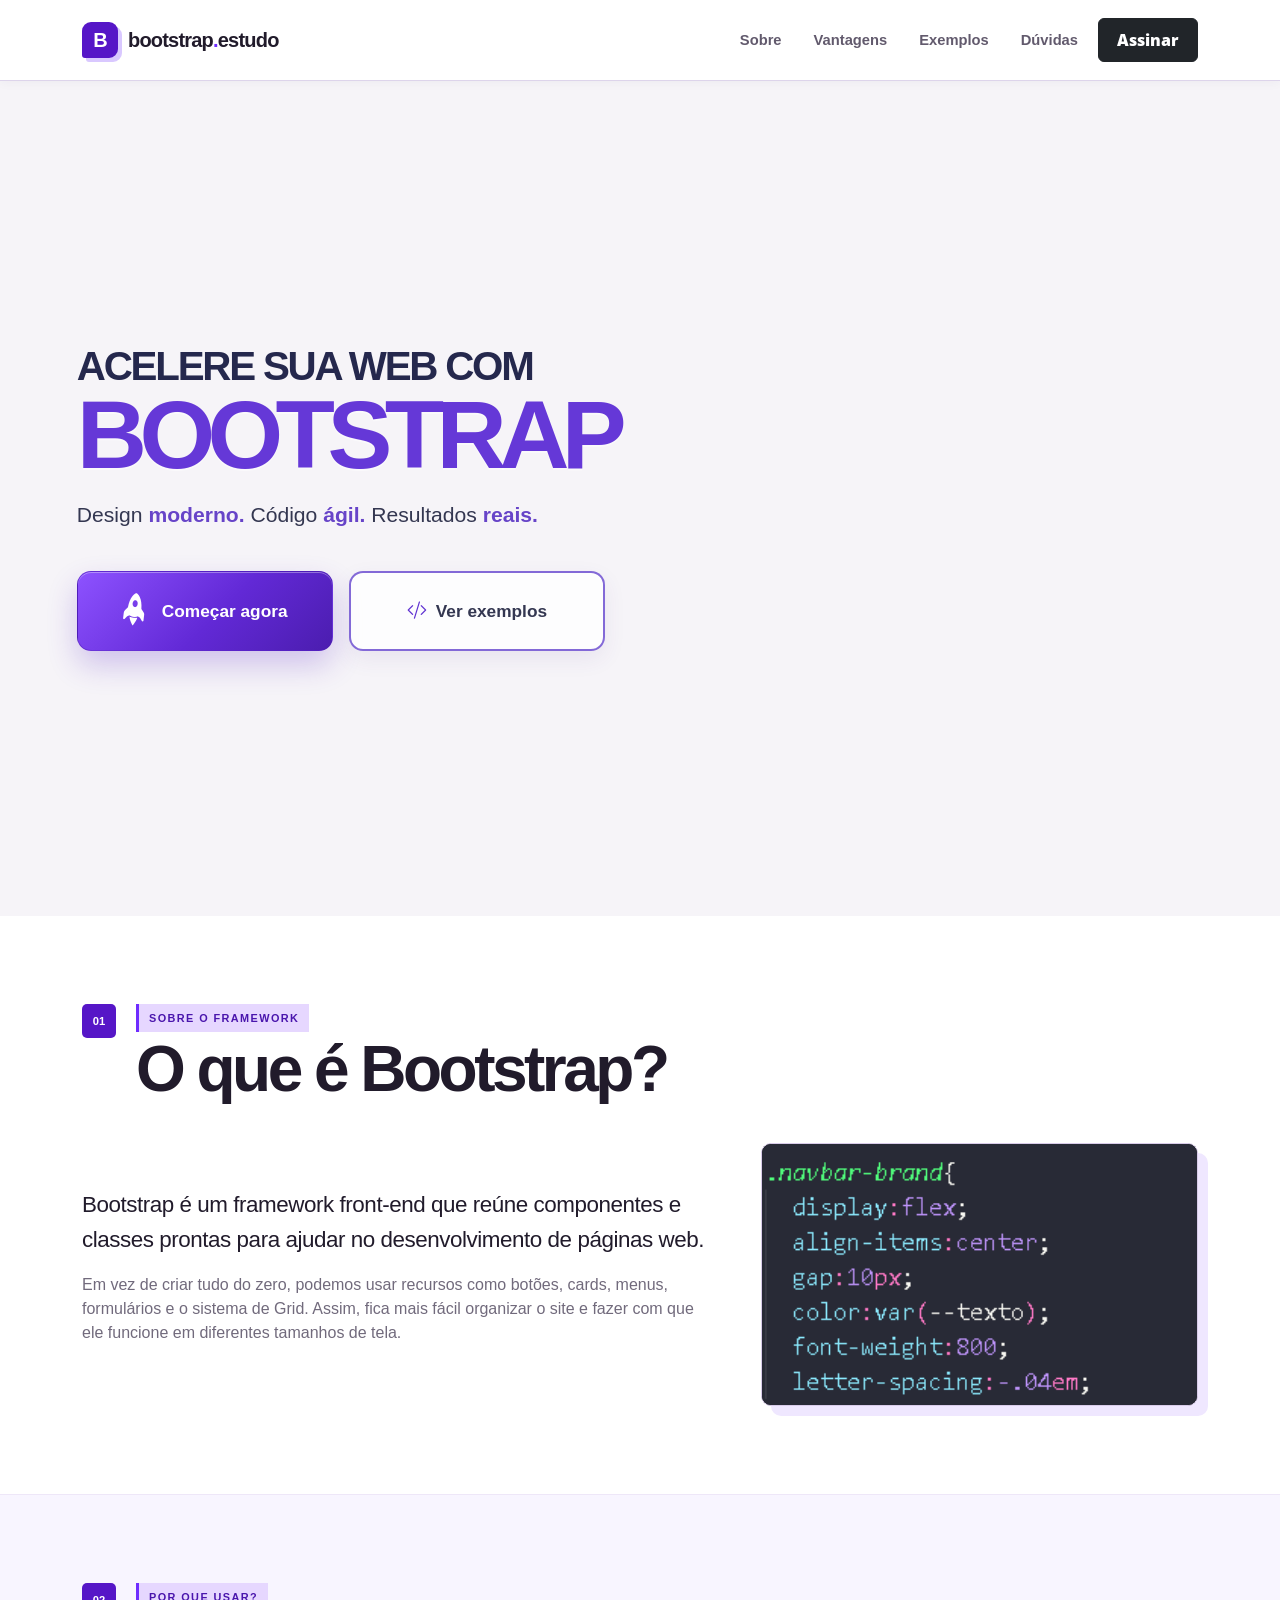
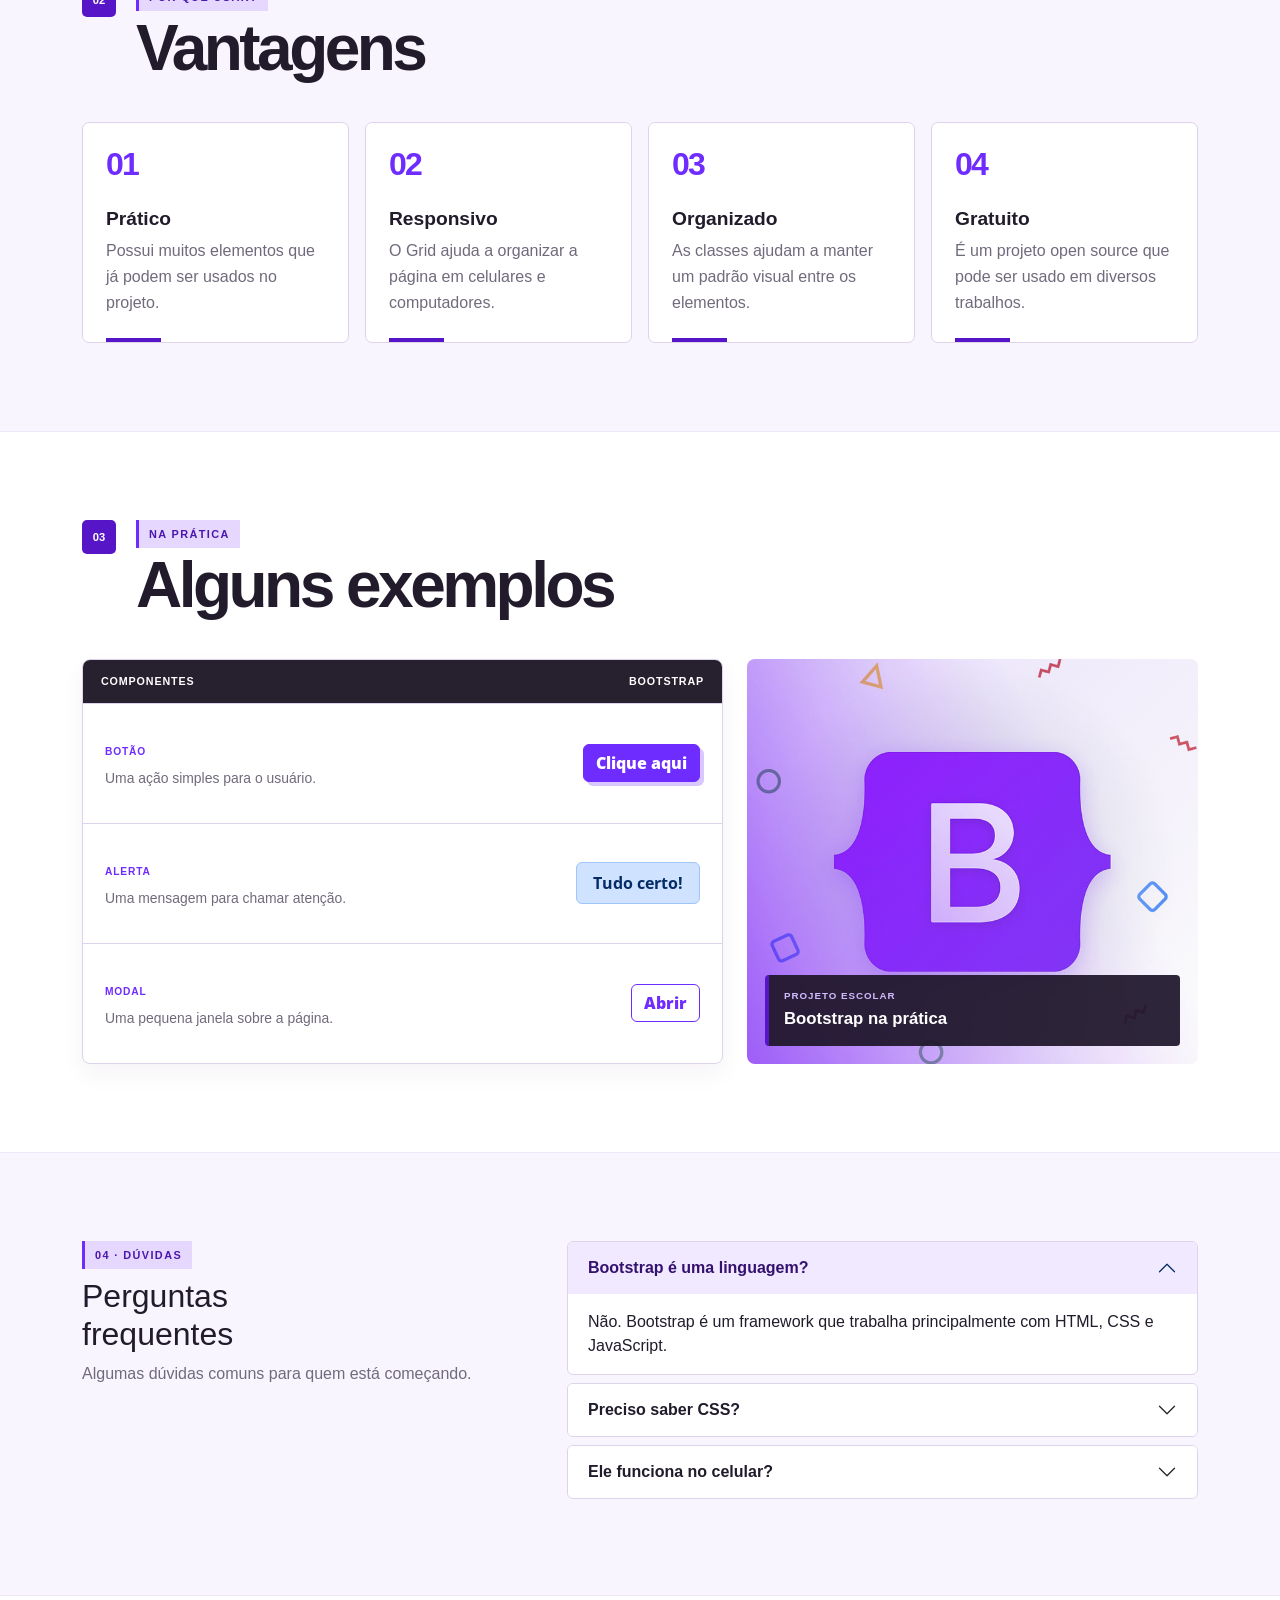
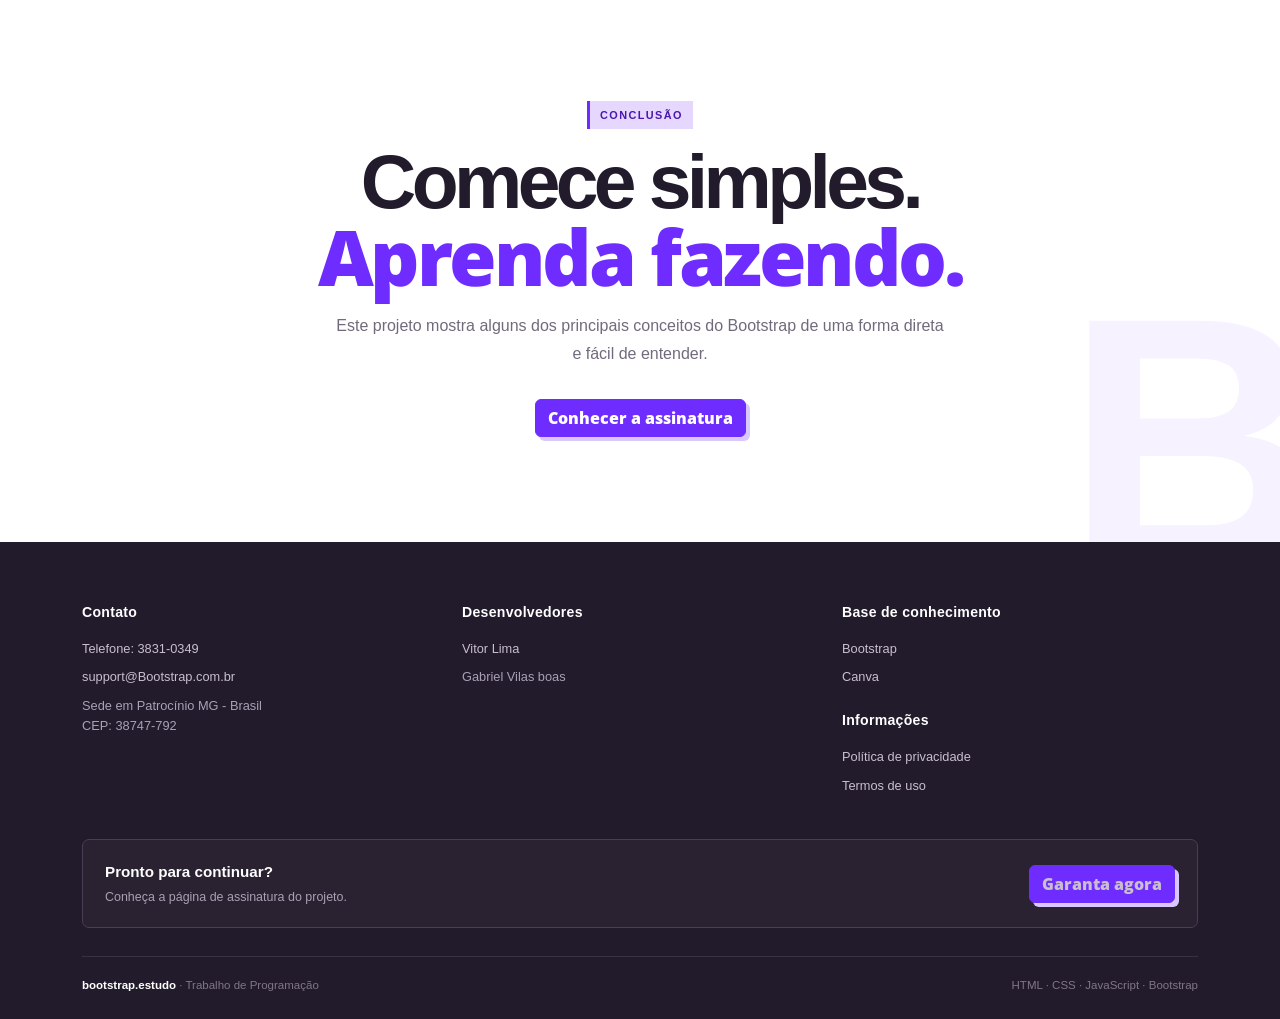
==== commit d6c8d220: "Add files via upload" ====
--- a/index.html
+++ b/index.html
@@ -1,12 +1,14 @@
 <!doctype html>
 <html lang="pt-br">
-<head>
+<head >
+
 <meta charset="utf-8">
 <meta name="viewport" content="width=device-width, initial-scale=1">
 <title>bootstrap.estudo | Guia de Estudo</title>
 <link href="https://cdn.jsdelivr.net/npm/bootstrap@5.3.7/dist/css/bootstrap.min.css" rel="stylesheet">
 <link rel="stylesheet" href="https://cdn.jsdelivr.net/npm/bootstrap-icons@1.11.3/font/bootstrap-icons.min.css">
 <link rel="stylesheet" href="style.css">
+<link rel="shortcut icon" href=".//Bootstrap_logo.svg" type="image/x-icon">
 </head>
 <body>
 
@@ -61,7 +63,7 @@
 </div>
 <div class="col-lg-5">
 <div class="simple-note code-image-note">
-  <img src="assets/exemplo-css.png" alt="Exemplo de código CSS" class="img-fluid">
+  <img src=".//Captura de tela 2026-08-27 144103 - Copia.png" alt="Exemplo de código CSS" class="img-fluid">
 </div>
 </div>
 </div>
